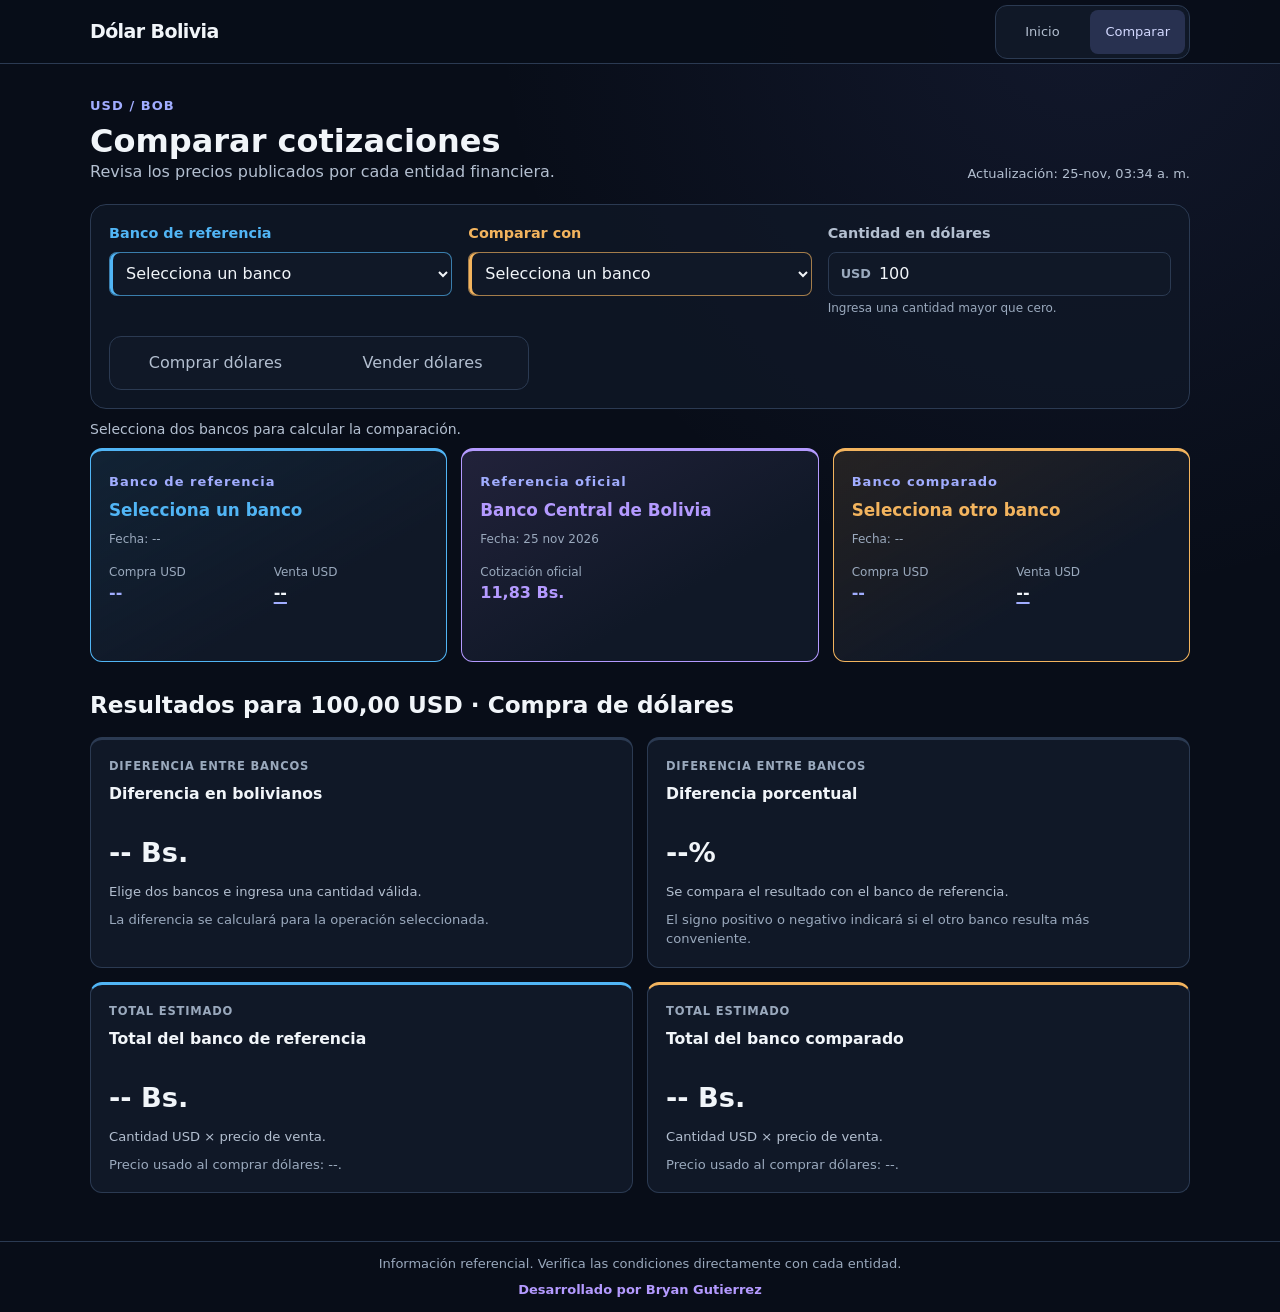
==== frontend/pages/compare.html @ 4044ce64 "Beta web app" ====
<!DOCTYPE html>
<html lang="es">
<head>
    <meta charset="UTF-8">
    <meta name="viewport" content="width=device-width, initial-scale=1.0">
    <meta name="description" content="Compara las cotizaciones de compra y venta del dólar en los bancos de Bolivia.">
    <meta name="theme-color" content="#080d18">
    <title>Comparar cotizaciones | Dólar Bolivia</title>
    <link rel="stylesheet" href="../css/styles.css">
    <script src="../js/data.js" defer></script>
    <script src="../js/compare.js" defer></script>
</head>
<body class="compare-page">
    <a class="skip-link" href="#comparison-results">Saltar a la comparación</a>
    <div class="app">
        <header class="header">
            <div class="header__brand">
                <a href="../index.html" class="header__logo">Dólar Bolivia</a>
            </div>
            <nav class="header__navigation" aria-label="Navegación principal">
                <a href="../index.html" class="nav-link">Inicio</a>
                <a href="./compare.html" class="nav-link nav-link--active" aria-current="page">Comparar</a>
            </nav>
        </header>

        <main class="compare-main">
            <div class="compare-heading">
                <div>
                    <p class="compare-eyebrow">USD / BOB</p>
                    <h1>Comparar cotizaciones</h1>
                    <p>Revisa los precios publicados por cada entidad financiera.</p>
                </div>
                <p class="compare-updated" id="compare-updated">Actualización: --</p>
            </div>

            <section class="compare-controls" aria-label="Calculadora de comparación">
                <div class="compare-select-group compare-select-group--base">
                    <label for="base-bank">Banco de referencia</label>
                    <select id="base-bank"><option value="">Selecciona un banco</option></select>
                    <small class="compare-field-hint" aria-hidden="true">&nbsp;</small>
                </div>
                <div class="compare-select-group compare-select-group--compare">
                    <label for="compare-bank">Comparar con</label>
                    <select id="compare-bank"><option value="">Selecciona otro banco</option></select>
                    <small class="compare-field-hint" aria-hidden="true">&nbsp;</small>
                </div>
                <div class="compare-select-group compare-amount-group">
                    <label for="usd-amount">Cantidad en dólares</label>
                    <div class="compare-amount-input"><span aria-hidden="true">USD</span><input id="usd-amount" type="number" min="0.01" step="any" value="100" inputmode="decimal" aria-describedby="amount-help"></div>
                    <small id="amount-help">Ingresa una cantidad mayor que cero.</small>
                </div>
                <div class="compare-operation-group" role="group" aria-label="Tipo de operación">
                    <button type="button" data-operation="buy" aria-pressed="true">Comprar dólares</button>
                    <button type="button" data-operation="sell" aria-pressed="false">Vender dólares</button>
                </div>
            </section>

            <p id="compare-status" class="compare-status" role="status" aria-live="polite">Cargando cotizaciones...</p>
            <section id="comparison-results" class="comparison-results">
                <div class="comparison-bank-grid">
                    <article class="comparison-bank-card comparison-bank-card--base"><span class="compare-eyebrow">Banco de referencia</span><h2 id="base-bank-name">Selecciona un banco</h2><p id="base-bank-date" class="compare-date">Fecha: --</p><dl><div><dt>Compra USD</dt><dd id="base-bank-buy">--</dd></div><div><dt>Venta USD</dt><dd id="base-bank-sell">--</dd></div></dl></article>
                    <article class="comparison-bank-card comparison-bank-card--official"><span class="compare-eyebrow">Referencia oficial</span><h2>Banco Central de Bolivia</h2><p id="compare-official-date" class="compare-date">Fecha: --</p><dl><div><dt>Cotización oficial</dt><dd id="compare-official">--</dd></div></dl></article>
                    <article class="comparison-bank-card comparison-bank-card--compare"><span class="compare-eyebrow">Banco comparado</span><h2 id="compare-bank-name">Selecciona otro banco</h2><p id="compare-bank-date" class="compare-date">Fecha: --</p><dl><div><dt>Compra USD</dt><dd id="compare-bank-buy">--</dd></div><div><dt>Venta USD</dt><dd id="compare-bank-sell">--</dd></div></dl></article>
                </div>
                <h2 class="comparison-section-title" id="calculation-heading">Resultados para -- USD</h2>
                <div id="comparison-details" class="comparison-metrics-grid" aria-labelledby="calculation-heading"></div>
            </section>
        </main>

        <footer class="footer">
            <p class="footer__disclaimer">Información referencial. Verifica las condiciones directamente con cada entidad.</p>
            <p class="footer__credit">Desarrollado por Bryan Gutierrez</p>
        </footer>
    </div>
</body>
</html>
---- frontend/css/styles.css ----
/* =========================================================
   1. DESIGN TOKENS
   ========================================================= */

:root {
    color-scheme: dark;

    --color-background: #080d18;
    --color-surface: #101827;
    --color-surface-hover: #172338;
    --color-border: #253247;

    --color-text: #f1f5f9;
    --color-text-secondary: #a0aec0;
    --color-text-muted: #718096;

    --color-primary: #8797f5;
    --color-primary-hover: #a1adff;

    --color-positive: #42d6a0;
    --color-negative: #f17d83;
    --color-neutral: #f3a66b;

    --font-family: "DM Sans", sans-serif;

    --radius-sm: 8px;
    --radius-md: 12px;
    --radius-lg: 16px;

    --header-height: 68px;

    --transition: 180ms ease;
}


/* =========================================================
   2. RESET AND GLOBAL STYLES
   ========================================================= */

* {
    box-sizing: border-box;
    margin: 0;
    padding: 0;
}

html {
    min-width: 320px;
    height: 100%;
    font-family: var(--font-family);
    background: var(--color-background);
    scroll-behavior: smooth;
}

body {
    min-width: 320px;
    height: 100%;
    color: var(--color-text);
    background: var(--color-background);
    font-size: 14px;
    line-height: 1.5;
}

button,
input,
select {
    font: inherit;
}

button {
    cursor: pointer;
}

a {
    color: inherit;
    text-decoration: none;
}

button:focus-visible,
a:focus-visible {
    outline: 2px solid var(--color-primary);
    outline-offset: 3px;
}


/* =========================================================
   3. APPLICATION LAYOUT
   ========================================================= */

.app {
    width: 100%;
    height: 100%;
    min-height: 0;

    display: flex;
    flex-direction: column;

    overflow: hidden;
}

.dashboard {
    width: 100%;
    max-width: 1100px;

    flex: 1;
    min-height: 0;

    margin: 0 auto;

    display: flex;
    flex-direction: column;

    overflow: hidden;
}


/* =========================================================
   4. HEADER AND NAVIGATION
   ========================================================= */

.header {
    width: 100%;
    min-height: var(--header-height);

    padding: 0 32px;

    display: flex;
    align-items: center;
    justify-content: space-between;

    border-bottom: 1px solid var(--color-border);
    background: var(--color-background);

    flex-shrink: 0;
}

.header__logo {
    font-size: 19px;
    font-weight: 700;
    letter-spacing: -0.6px;
}

.header__navigation {
    display: flex;
    align-items: center;
    gap: 8px;
}

.nav-link {
    padding: 9px 15px;

    border-radius: var(--radius-sm);

    color: var(--color-text-secondary);

    font-size: 13px;
    font-weight: 500;

    transition:
        background var(--transition),
        color var(--transition);
}

.nav-link:hover {
    color: var(--color-text);
    background: var(--color-surface);
}

.nav-link--active {
    color: var(--color-primary);
    background: rgba(135, 151, 245, 0.10);
}


/* =========================================================
   5. FIXED DASHBOARD AREA
   ========================================================= */

.dashboard__fixed {
    width: 100%;

    flex-shrink: 0;

    padding: 20px 24px 0;

    background: var(--color-background);
}


/* =========================================================
   6. OFFICIAL RATE CARD
   ========================================================= */

.official-rate {
    padding: 20px 22px;

    background: var(--color-surface);
    border: 1px solid var(--color-border);
    border-radius: var(--radius-lg);
}

.official-rate__header {
    display: flex;
    align-items: center;
    justify-content: space-between;
    gap: 12px;
}

.official-rate__header h1 {
    font-size: 13px;
    font-weight: 600;
    color: var(--color-text-secondary);
}

.official-rate__source {
    color: var(--color-text-muted);
    font-size: 12px;
}

.official-rate__value {
    margin-top: 10px;

    display: flex;
    align-items: baseline;
    gap: 8px;
}

.official-rate__value > span:first-child {
    font-size: 32px;
    font-weight: 700;
    letter-spacing: -1px;
    font-variant-numeric: tabular-nums;
}

.official-rate__currency {
    color: var(--color-text-secondary);
    font-size: 13px;
    font-weight: 600;
}

.official-rate__metadata {
    margin-top: 12px;

    display: flex;
    flex-wrap: wrap;
    gap: 8px 24px;

    color: var(--color-text-muted);
    font-size: 11px;
}


/* =========================================================
   7. CONTROLS
   ========================================================= */

.controls {
    margin-top: 20px;

    display: grid;
    grid-template-columns: 1fr 1fr;
    gap: 20px;
}

.control-group {
    min-width: 0;
}

.control-group__title {
    margin-bottom: 9px;

    color: var(--color-text-secondary);

    font-size: 12px;
    font-weight: 600;
}

.segmented-control {
    width: 100%;

    padding: 4px;

    display: flex;
    gap: 4px;

    background: var(--color-surface);
    border: 1px solid var(--color-border);
    border-radius: var(--radius-md);
}

.segmented-control__button {
    min-width: 0;
    flex: 1;

    padding: 9px 12px;

    border: 0;
    border-radius: 8px;

    background: transparent;
    color: var(--color-text-secondary);

    font-size: 12px;
    font-weight: 500;

    white-space: nowrap;

    transition:
        background var(--transition),
        color var(--transition);
}

.segmented-control__button:hover {
    color: var(--color-text);
    background: var(--color-surface-hover);
}

.segmented-control__button.is-active {
    background: rgba(135, 151, 245, 0.17);
    color: var(--color-primary-hover);
    font-weight: 600;
}


/* =========================================================
   8. ENTITY LIST HEADER
   ========================================================= */

.entity-list-header {
    margin-top: 24px;
}

.entity-list-header__title {
    margin-bottom: 12px;

    font-size: 15px;
    font-weight: 600;
}

.entity-list-header__columns {
    min-height: 38px;

    padding: 0 16px;

    display: flex;
    align-items: center;
    justify-content: space-between;
    gap: 16px;

    color: var(--color-text-muted);

    font-size: 10px;
    font-weight: 700;
    letter-spacing: 0.7px;
    text-transform: uppercase;

    border-bottom: 1px solid var(--color-border);
}

.entity-list-header__rates {
    width: 260px;

    display: grid;
    grid-template-columns: 1fr 1fr;
    gap: 12px;

    text-align: right;
}


/* =========================================================
   9. SCROLLABLE ENTITY LIST
   ========================================================= */

.entity-list {
    flex: 1;
    min-height: 0;

    padding: 8px 24px 24px;

    overflow-y: auto;
    overscroll-behavior: contain;

    scrollbar-width: thin;
    scrollbar-color: var(--color-border) transparent;
}

.entity-list::-webkit-scrollbar {
    width: 7px;
}

.entity-list::-webkit-scrollbar-track {
    background: transparent;
}

.entity-list::-webkit-scrollbar-thumb {
    background: var(--color-border);
    border-radius: 10px;
}

.entity-list__loading {
    min-height: 180px;

    display: flex;
    align-items: center;
    justify-content: center;

    color: var(--color-text-muted);
    font-size: 13px;
}


/* =========================================================
   10. FOOTER
   ========================================================= */

.footer {
    width: 100%;

    flex-shrink: 0;

    padding: 14px 24px;

    border-top: 1px solid var(--color-border);
    background: var(--color-background);

    text-align: center;
}

.footer__disclaimer {
    max-width: 700px;
    margin: 0 auto;

    color: var(--color-text-muted);
    font-size: 10px;
    line-height: 1.6;
}

.footer__credit {
    margin-top: 5px;

    color: var(--color-text-secondary);
    font-size: 10px;
}


/* =========================================================
   11. RESPONSIVE DESIGN
   ========================================================= */

@media (max-width: 700px) {

    :root {
        --header-height: 60px;
    }

    .header {
        padding: 0 16px;
    }

    .header__logo {
        font-size: 17px;
    }

    .nav-link {
        padding: 8px 10px;
        font-size: 12px;
    }

    .dashboard__fixed {
        padding: 14px 14px 0;
    }

    .official-rate {
        padding: 16px;
    }

    .official-rate__value > span:first-child {
        font-size: 29px;
    }

    .official-rate__metadata {
        gap: 5px 14px;
    }

    .controls {
        margin-top: 16px;
        grid-template-columns: 1fr;
        gap: 14px;
    }

    .entity-list-header {
        margin-top: 18px;
    }

    .entity-list {
        padding: 8px 14px 18px;
    }

    .entity-list-header__rates {
        width: 190px;
        gap: 8px;
    }

    .entity-list-header__columns {
        padding: 0 10px;
    }

    .footer {
        padding: 10px 14px;
    }
}

@media (max-width: 380px) {

    .official-rate__header {
        align-items: flex-start;
        flex-direction: column;
        gap: 4px;
    }

    .segmented-control__button {
        padding: 9px 5px;
        font-size: 11px;
    }

    .entity-list-header__rates {
        width: 160px;
        gap: 4px;
    }
}

/* =========================================================
   12. ENTITY CARDS
   ========================================================= */

.entity-card {
    width: 100%;
    min-height: 88px;

    padding: 14px 16px;

    display: flex;
    align-items: center;
    justify-content: space-between;
    gap: 16px;

    background: var(--color-surface);
    border: 1px solid var(--color-border);
    border-radius: var(--radius-md);

    transition:
        background var(--transition),
        border-color var(--transition);
}

.entity-card + .entity-card {
    margin-top: 8px;
}

.entity-card:hover {
    background: var(--color-surface-hover);
    border-color: #35445e;
}


/* Entity identity */

.entity-card__identity {
    min-width: 0;
    flex: 1;
}

.entity-card__name-row {
    display: flex;
    align-items: center;
    gap: 10px;
}

.entity-card__rank {
    width: 24px;
    height: 24px;
    flex-shrink: 0;

    display: flex;
    align-items: center;
    justify-content: center;

    background: #1b2940;
    border-radius: 7px;

    color: var(--color-text-secondary);
    font-size: 11px;
    font-weight: 700;
    font-variant-numeric: tabular-nums;
}

.entity-card__name {
    overflow: hidden;

    color: var(--color-text);
    font-size: 13px;
    font-weight: 600;

    text-overflow: ellipsis;
    white-space: nowrap;
}

.entity-card__date {
    display: block;

    margin-top: 5px;
    margin-left: 34px;

    color: var(--color-text-muted);
    font-size: 10px;
}


/* Best option indicator */

.entity-card__best {
    display: inline-block;

    margin-top: 7px;
    margin-left: 34px;

    padding: 3px 8px;

    background: rgba(66, 214, 160, 0.10);
    border: 1px solid rgba(66, 214, 160, 0.20);
    border-radius: 5px;

    color: var(--color-positive);
    font-size: 9px;
    font-weight: 600;
}


/* Entity rates */

.entity-card__rates {
    width: 260px;
    flex-shrink: 0;

    display: grid;
    grid-template-columns: 1fr 1fr;
    gap: 12px;
}

.entity-rate {
    min-width: 0;

    display: flex;
    flex-direction: column;
    align-items: flex-end;
    justify-content: center;
    gap: 4px;

    text-align: right;
}

.entity-rate__value {
    color: var(--color-text);
    font-size: 14px;
    font-weight: 700;
    font-variant-numeric: tabular-nums;
    white-space: nowrap;
}

.entity-rate__difference {
    font-size: 10px;
    font-weight: 600;
    font-variant-numeric: tabular-nums;
    white-space: nowrap;
}

.difference--favorable {
    color: var(--color-positive);
}

.difference--unfavorable {
    color: var(--color-negative);
}

.difference--neutral {
    color: var(--color-text-muted);
}


/* Highlight relevant operation rate */

.entity-rate--buy .entity-rate__value,
.entity-rate--sell .entity-rate__value {
    color: var(--color-primary-hover);
}


/* =========================================================
   13. ENTITY CARD RESPONSIVE
   ========================================================= */

@media (max-width: 700px) {

    .entity-card {
        padding: 13px 10px;
        gap: 8px;
    }

    .entity-card__rates {
        width: 190px;
        gap: 8px;
    }

    .entity-card__name {
        font-size: 12px;
    }

    .entity-rate__value {
        font-size: 13px;
    }

    .entity-rate__difference {
        font-size: 9px;
    }

    .entity-card__rank {
        width: 21px;
        height: 21px;
        font-size: 10px;
    }

    .entity-card__date,
    .entity-card__best {
        margin-left: 31px;
    }
}

@media (max-width: 380px) {

    .entity-card {
        align-items: flex-start;
        flex-direction: column;
        gap: 12px;
    }

    .entity-card__rates {
        width: 100%;
        padding-left: 31px;
    }

    .entity-rate {
        align-items: flex-start;
        text-align: left;
    }
}


/* =========================================================
   14. ENTITY DETAIL MODAL
   ========================================================= */

.modal[hidden] {
    display: none;
}

.modal {
    position: fixed;
    inset: 0;
    z-index: 1000;

    display: flex;
    align-items: center;
    justify-content: center;

    padding: 20px;
}

.modal__backdrop {
    position: absolute;
    inset: 0;

    background: rgba(0, 0, 0, 0.75);
    backdrop-filter: blur(5px);
}

.modal__container {
    position: relative;
    z-index: 1;

    width: 100%;
    max-width: 650px;
    max-height: 90vh;

    padding: 26px;

    overflow-y: auto;

    background: var(--color-surface);
    border: 1px solid var(--color-border);
    border-radius: var(--radius-lg);

    box-shadow: 0 24px 80px rgba(0, 0, 0, 0.45);
}


/* Modal header */

.modal__header {
    display: flex;
    align-items: flex-start;
    justify-content: space-between;
    gap: 16px;
}

.modal__eyebrow {
    color: var(--color-primary);
    font-size: 10px;
    font-weight: 700;
    letter-spacing: 1px;
}

.modal__title {
    margin-top: 6px;

    color: var(--color-text);
    font-size: 21px;
    font-weight: 700;
}

.modal__date {
    display: block;
    margin-top: 5px;

    color: var(--color-text-muted);
    font-size: 11px;
}

.modal__close {
    width: 34px;
    height: 34px;
    flex-shrink: 0;

    display: flex;
    align-items: center;
    justify-content: center;

    background: var(--color-surface-hover);
    border: 1px solid var(--color-border);
    border-radius: var(--radius-sm);

    color: var(--color-text-secondary);
    font-size: 23px;

    transition: background var(--transition);
}

.modal__close:hover {
    background: #253247;
    color: var(--color-text);
}


/* Modal sections */

.modal__section {
    margin-top: 26px;
}

.modal__section-title {
    margin-bottom: 12px;

    color: var(--color-text-secondary);
    font-size: 13px;
    font-weight: 600;
}


/* Rates */

.modal__rates {
    display: grid;
    grid-template-columns: 1fr 1fr;
    gap: 12px;
}

.modal-rate {
    min-width: 0;
    padding: 16px;

    background: var(--color-background);
    border: 1px solid var(--color-border);
    border-radius: var(--radius-md);
}

.modal-rate__label {
    display: block;

    color: var(--color-text-muted);
    font-size: 11px;
}

.modal-rate__value {
    display: block;
    margin-top: 8px;

    color: var(--color-text);
    font-size: 23px;
    font-variant-numeric: tabular-nums;
}

.modal-rate__differences {
    margin-top: 9px;

    display: flex;
    flex-wrap: wrap;
    gap: 5px 12px;
}

.modal-rate__difference {
    font-size: 10px;
    font-weight: 600;
    font-variant-numeric: tabular-nums;
}


/* Official reference */

.modal__official {
    margin-top: 14px;
    padding: 16px;

    display: flex;
    align-items: center;
    justify-content: space-between;
    gap: 12px;

    background: rgba(135, 151, 245, 0.08);
    border: 1px solid rgba(135, 151, 245, 0.18);
    border-radius: var(--radius-md);
}

.modal__official-label {
    display: block;

    color: var(--color-text-secondary);
    font-size: 11px;
}

.modal__official-value {
    display: block;
    margin-top: 4px;

    color: var(--color-primary-hover);
    font-size: 19px;
    font-variant-numeric: tabular-nums;
}

.modal__official-date {
    color: var(--color-text-muted);
    font-size: 10px;
}


/* Historical chart placeholder */

.modal__chart-placeholder {
    min-height: 160px;
    padding: 20px;

    display: flex;
    align-items: center;
    justify-content: center;

    background: var(--color-background);
    border: 1px dashed var(--color-border);
    border-radius: var(--radius-md);

    color: var(--color-text-muted);
    font-size: 12px;
    text-align: center;
}


/* Modal action */

.modal__actions {
    margin-top: 24px;
}

.modal__compare-button {
    width: 100%;
    padding: 12px 16px;

    background: var(--color-primary);
    border: 0;
    border-radius: var(--radius-md);

    color: #080d18;
    font-size: 13px;
    font-weight: 700;

    transition: background var(--transition);
}

.modal__compare-button:hover {
    background: var(--color-primary-hover);
}


/* =========================================================
   15. MODAL RESPONSIVE
   ========================================================= */

@media (max-width: 600px) {

    .modal {
        padding: 10px;
        align-items: center;
    }

    .modal__container {
        max-height: 94vh;
        padding: 20px 16px;
    }

    .modal__title {
        font-size: 18px;
    }

    .modal-rate {
        padding: 12px;
    }

    .modal-rate__value {
        font-size: 20px;
    }

    .modal__official {
        align-items: flex-start;
        flex-direction: column;
    }
}


/* Historical charts */

.modal-charts {
    display: flex;
    flex-direction: column;
    gap: 24px;
    margin-top: 24px;
}

.chart-periods {
    display: flex;
    flex-wrap: wrap;
    gap: 8px;
}

.chart-periods button {
    padding: 7px 13px;
    border: 1px solid var(--color-border);
    border-radius: var(--radius-sm);
    background: var(--color-surface);
    color: var(--color-text-secondary);
    font: inherit;
    font-size: 0.85rem;
    cursor: pointer;
    transition: var(--transition);
}

.chart-periods button:hover {
    background: var(--color-surface-hover);
    color: var(--color-text);
}

.chart-periods button.is-active {
    background: var(--color-primary);
    border-color: var(--color-primary);
    color: #080d18;
}

.chart-section {
    min-width: 0;
}

.chart-section h3 {
    margin-bottom: 14px;
    color: var(--color-text);
    font-size: 1rem;
    font-weight: 600;
}

.chart-container {
    position: relative;
    width: 100%;
    height: 260px;
    padding: 12px;
    border: 1px solid var(--color-border);
    border-radius: var(--radius-md);
    background: var(--color-surface);
}

.chart-status {
    color: var(--color-text-secondary);
    font-size: 0.85rem;
}

@media (max-width: 600px) {
    .chart-container {
        height: 220px;
    }

    .chart-periods {
        gap: 6px;
    }

    .chart-periods button {
        padding: 6px 10px;
    }
}

/* =========================================================
   HISTORICAL CHARTS
   ========================================================= */

.modal__chart-container {
    width: 100%;
    min-width: 0;
}

.modal__chart-canvas {
    position: relative;
    width: 100%;
    height: 260px;
    min-height: 260px;
}

.modal__chart-canvas canvas {
    display: block;
    max-width: 100%;
}

/* Pilot visual language with a compact, list-first dashboard. */
:root {
    --color-background: #080d18;
    --color-surface: #101827;
    --color-surface-hover: #172338;
    --color-border: #2b3a52;
    --color-text: #f1f5f9;
    --color-text-secondary: #b3bfd0;
    --color-text-muted: #9aa9bd;
    --color-primary: #8797f5;
    --color-primary-hover: #a1adff;
    --font-family: "DM Sans", system-ui, sans-serif;
}
html { font-size: 100%; }
body { font-size: 1rem; line-height: 1.5; }
.app { height: auto; min-height: 100vh; min-height: 100svh; overflow: visible; background: radial-gradient(circle at 85% 0%, rgba(104,120,217,.10), transparent 35%), var(--color-background); }
.skip-link { position: fixed; z-index: 2000; top: 8px; left: 8px; padding: 10px 14px; transform: translateY(-150%); background: var(--color-primary); color: #080d18; border-radius: var(--radius-sm); font-weight: 700; }
.skip-link:focus { transform: translateY(0); }
.header { min-height: 64px; padding-inline: max(20px, calc((100vw - 1100px) / 2)); background: rgba(8,13,24,.96); }
.dashboard { height: auto; min-height: calc(100vh - 128px); min-height: calc(100svh - 128px); overflow: visible; }
.dashboard__fixed { position: sticky; top: 0; z-index: 20; padding: 12px 24px 10px; border-bottom: 1px solid var(--color-border); background: rgba(8,13,24,.94); backdrop-filter: blur(16px); }
.official-rate { padding: 12px 18px; background: linear-gradient(110deg,#182641,#111c30 75%,#202746); border-color: #344361; }
.official-rate__header h1 { font-size: .875rem; }
.official-rate__value { margin-top: 2px; }
.official-rate__value > span:first-child { font-size: clamp(1.5rem, 3vw, 2rem); }
.official-rate__metadata { margin-top: 3px; font-size: .8125rem; }
.controls { margin-top: 10px; grid-template-columns: minmax(0, 1fr) minmax(0, 1fr); gap: 12px; }
.control-group__title { margin-bottom: 5px; font-size: .8125rem; }
.segmented-control { padding: 3px; }
.segmented-control__button { min-height: 42px; padding: 8px; font-size: .875rem; }
.entity-list-header { margin-top: 14px; }
.entity-list-header__title { margin-bottom: 4px; font-size: 1rem; }
.entity-list-header__columns { min-height: 30px; font-size: .75rem; }
.entity-list { flex: initial; min-height: 45vh; padding: 10px 24px 28px; overflow: visible; overscroll-behavior: auto; }
.entity-card { min-height: 76px; padding: 12px 16px; background: rgba(16,24,39,.94); border-radius: 12px; }
.entity-card__name { font-size: 1rem; }
.entity-card__date, .entity-card__best { font-size: .8125rem; }
.entity-rate__value { font-size: 1rem; }
.entity-rate__difference, .entity-card__rank { font-size: .8125rem; }
.footer { padding: 12px 24px; }
.footer__disclaimer, .footer__credit { font-size: .8125rem; }
.modal__eyebrow, .modal__date, .modal-rate__label, .modal-rate__difference, .modal__official-date { font-size: .8125rem; }
.modal__section-title { font-size: 1rem; }
.modal__chart-status { font-size: .875rem; }
.modal__chart-periods button { min-height: 40px; font-size: .875rem; }
button:focus-visible, a:focus-visible, [tabindex="0"]:focus-visible { outline: 3px solid #c3cbff; outline-offset: 3px; }
.segmented-control__button.is-active { background: rgba(135,151,245,.22); color: #d3d9ff; }
.nav-link, .entity-card, .segmented-control__button, .modal__chart-periods button, .modal__close, .modal__compare-button { min-height: 44px; }
@media (max-width: 700px) {
    .dashboard { min-height: 0; }
    .dashboard__fixed { position: sticky; top: 0; padding: 8px 12px; }
    .official-rate { padding: 10px 12px; }
    .official-rate__header { gap: 8px; }
    .official-rate__source, .official-rate__metadata { font-size: .75rem; }
    .controls { margin-top: 8px; grid-template-columns: 1fr; gap: 7px; }
    .control-group__title { margin-bottom: 3px; }
    .segmented-control__button { min-height: 38px; }
    .entity-list-header { margin-top: 8px; }
    .entity-list { min-height: 0; padding: 8px 12px 20px; }
    .entity-card { padding: 12px 10px; }
    .entity-card__name, .entity-rate__value { font-size: .9375rem; }
    .entity-rate__difference, .entity-card__date { font-size: .75rem; }
}
@media (max-width: 380px) {
    .dashboard__fixed { position: relative; }
    .entity-card { flex-direction: row; align-items: center; }
    .entity-card__rates { width: 152px; gap: 4px; }
    .entity-card__name, .entity-rate__value { font-size: .875rem; }
}
@media (prefers-reduced-motion: reduce) {
    *, *::before, *::after { scroll-behavior: auto !important; animation-duration: .01ms !important; animation-iteration-count: 1 !important; transition-duration: .01ms !important; }
}

/* Keep the data controls compact so the quote list leads the viewport. */
.dashboard__fixed {
    position: static;
    padding: 8px 24px 0;
    border-bottom: 0;
    background: transparent;
    backdrop-filter: none;
}
.official-rate {
    display: grid;
    grid-template-columns: minmax(0, 1fr) auto;
    align-items: center;
    column-gap: 16px;
    padding: 8px 14px;
}
.official-rate__header { grid-column: 1; }
.official-rate__value { grid-column: 1; margin: 0; }
.official-rate__metadata { grid-column: 2; grid-row: 1 / span 2; margin: 0; text-align: right; }
.controls {
    margin-top: 8px;
    grid-template-columns: minmax(0, 1fr) minmax(0, 1fr);
    gap: 10px;
}
.control-group__title { margin-bottom: 4px; }
.segmented-control__button { min-height: 40px; }
.entity-list-header { margin-top: 10px; }
.entity-list-header__title { margin-bottom: 2px; }
.entity-list { min-height: 0; padding-top: 6px; }

@media (max-width: 700px) {
    .dashboard__fixed { position: static; padding: 8px 12px 0; }
    .official-rate { grid-template-columns: minmax(0, 1fr) auto; padding: 8px 10px; }
    .official-rate__metadata { grid-column: 2; grid-row: 1 / span 2; margin: 0; text-align: right; }
    .controls { grid-template-columns: 1fr 1fr; gap: 8px; }
    .control-group__title { font-size: .75rem; }
    .segmented-control { flex-direction: column; }
    .segmented-control__button { min-height: 40px; white-space: normal; }
    .entity-list-header { margin-top: 8px; }
}
@media (max-width: 420px) {
    .controls { grid-template-columns: 1fr; gap: 6px; }
    .segmented-control { flex-direction: row; }
    .official-rate__header { flex-wrap: wrap; }
    .official-rate__source { max-width: 130px; text-align: right; }
    .official-rate__metadata { grid-column: 1 / -1; grid-row: auto; text-align: left; }
    .official-rate__value > span:first-child { font-size: 1.5rem; }
}

/* Consistent alignment and predictable navigation targets. */
.header__navigation {
    gap: 6px;
    padding: 4px;
    border: 1px solid var(--color-border);
    border-radius: 12px;
    background: var(--color-surface);
}
.nav-link {
    min-width: 84px;
    display: inline-flex;
    align-items: center;
    justify-content: center;
    text-align: center;
}
.nav-link--active {
    color: #d3d9ff;
    background: rgba(135,151,245,.20);
}
.official-rate {
    grid-template-columns: 1fr;
    justify-items: center;
    row-gap: 1px;
    padding: 10px 16px;
    text-align: center;
}
.official-rate__header,
.official-rate__value,
.official-rate__metadata {
    grid-column: 1;
    grid-row: auto;
    justify-content: center;
    text-align: center;
}
.official-rate__header { width: 100%; }
.official-rate__header h1 { text-align: center; }
.official-rate__metadata { display: flex; justify-content: center; gap: 8px 18px; flex-wrap: wrap; }
.segmented-control__button,
.modal__chart-periods button,
.chart-periods button,
.modal__close,
.modal__compare-button {
    display: inline-flex;
    align-items: center;
    justify-content: center;
    text-align: center;
}
.segmented-control__button { line-height: 1.3; }
.modal__chart-periods { display: flex; flex-wrap: wrap; gap: 8px; }
.modal__chart-periods button { min-width: 64px; padding: 8px 12px; border: 1px solid var(--color-border); border-radius: var(--radius-sm); background: var(--color-surface); color: var(--color-text-secondary); }
.modal__chart-periods button:hover { color: var(--color-text); background: var(--color-surface-hover); }
.modal__chart-periods button.is-active { color: #080d18; background: var(--color-primary); border-color: var(--color-primary); }
.entity-list-header__columns { gap: 12px; }
.entity-card { scroll-margin-top: 12px; }
#entity-list { scroll-margin-top: 12px; }
.header__logo, .nav-link { transition: color var(--transition), background var(--transition); }
@media (max-width: 700px) {
    .header { gap: 12px; padding-inline: 14px; }
    .header__navigation { gap: 2px; }
    .nav-link { min-width: 68px; padding-inline: 10px; }
    .official-rate { grid-template-columns: 1fr; }
    .official-rate__metadata { grid-column: 1; grid-row: auto; }
}

.compare-main {
    width: min(1100px, calc(100% - 40px));
    min-height: 65vh;
    margin: 0 auto;
    padding: 32px 0 48px;
}
.compare-heading {
    display: flex;
    align-items: flex-end;
    justify-content: space-between;
    gap: 20px;
    margin-bottom: 20px;
}
.compare-heading h1 { font-size: clamp(1.5rem, 3vw, 2rem); line-height: 1.2; }
.compare-heading p { color: var(--color-text-secondary); }
.compare-eyebrow { margin-bottom: 6px; color: var(--color-primary-hover) !important; font-size: .8125rem; font-weight: 700; letter-spacing: .08em; }
.compare-updated { flex: 0 0 auto; font-size: .8125rem; }
.compare-reference {
    display: flex;
    align-items: center;
    justify-content: space-between;
    gap: 16px;
    padding: 12px 18px;
    border: 1px solid #344361;
    border-radius: var(--radius-md);
    background: linear-gradient(110deg,#182641,#111c30 75%,#202746);
}
.compare-reference span, .compare-reference time { color: var(--color-text-secondary); }
.compare-reference strong { color: var(--color-primary-hover); font-size: 1.25rem; font-variant-numeric: tabular-nums; }
.compare-controls { display: grid; grid-template-columns: minmax(170px, 1fr) minmax(170px, 1fr) minmax(170px, .7fr) auto; align-items: end; gap: 14px; margin: 18px 0 8px; }
.compare-page .app { height: auto; min-height: 100%; overflow: visible; }
.compare-page .compare-main { flex: 1 0 auto; }
.comparison-results { display: grid; gap: 18px; }
.comparison-bank-grid { display: grid; grid-template-columns: repeat(3, minmax(0, 1fr)); gap: 14px; }
.comparison-bank-card { min-height: 214px; padding: 18px; border: 1px solid var(--color-border); border-radius: var(--radius-md); background: var(--color-surface); }
.comparison-bank-card h2 { min-height: 1.6em; margin: 5px 0; font-size: 1.05rem; }
.comparison-bank-card--official { border-color: rgba(135,151,245,.45); }
.comparison-bank-card dl { display: grid; grid-template-columns: 1fr 1fr; gap: 10px; margin-top: 15px; }
.comparison-bank-card dl div { min-height: 56px; }
.comparison-bank-card dt { color: var(--color-text-muted); font-size: .75rem; }
.comparison-bank-card dd { color: var(--color-primary-hover); font-size: 1rem; font-weight: 700; font-variant-numeric: tabular-nums; }
.compare-table-wrap tbody tr { height: 62px; }
.compare-table-wrap tbody td, .compare-table-wrap tbody th { width: 25%; }
.compare-select-group { display: grid; gap: 5px; min-width: 0; }
.compare-select-group label { color: var(--color-text-secondary); font-size: .875rem; font-weight: 600; }
.compare-select-group select { min-height: 44px; padding: 8px 12px; color: var(--color-text); background: var(--color-surface); border: 1px solid var(--color-border); border-radius: var(--radius-sm); }
.compare-amount-group { min-width: 0; }
.compare-amount-input { display: flex; align-items: center; min-height: 44px; overflow: hidden; border: 1px solid var(--color-border); border-radius: var(--radius-sm); background: var(--color-surface); }
.compare-amount-input span { padding-left: 12px; color: var(--color-text-muted); font-size: .8rem; font-weight: 700; }
.compare-amount-input input { width: 100%; min-width: 0; min-height: 42px; padding: 8px 12px 8px 8px; color: var(--color-text); background: transparent; border: 0; outline: 0; font-variant-numeric: tabular-nums; }
.compare-amount-group small { min-height: 1.2em; color: var(--color-text-muted); font-size: .75rem; }
.compare-amount-input:focus-within { border-color: var(--color-primary); box-shadow: 0 0 0 2px rgba(135,151,245,.15); }
.compare-amount-input:has(input[aria-invalid="true"]) { border-color: var(--color-negative); }
.comparison-decision { min-height: 58px; display: flex; align-items: center; padding: 14px 18px; color: var(--color-positive); border: 1px solid rgba(66,214,160,.28); border-radius: var(--radius-md); background: rgba(66,214,160,.08); font-size: .98rem; font-weight: 600; }
.comparison-decision.is-neutral { color: var(--color-text-secondary); border-color: var(--color-border); background: var(--color-surface); }
.comparison-metrics-grid { display: grid; grid-template-columns: repeat(3, minmax(0, 1fr)); gap: 14px; }
.comparison-metric-card { min-width: 0; min-height: 226px; padding: 18px; border: 1px solid var(--color-border); border-radius: var(--radius-md); background: linear-gradient(145deg, var(--color-surface), rgba(16,24,39,.7)); }
.comparison-metric-card h3 { color: var(--color-text); font-size: 1rem; line-height: 1.4; }
.comparison-metric-help { min-height: 2.7em; margin-top: 5px; color: var(--color-text-secondary); font-size: .8125rem; }
.comparison-metric-values { display: grid; grid-template-columns: repeat(2, minmax(0, 1fr)); gap: 10px; margin: 14px 0; }
.comparison-metric-value { min-width: 0; min-height: 68px; padding: 10px; border-radius: var(--radius-sm); background: rgba(8,13,24,.55); }
.comparison-metric-value span { display: block; min-height: 2.4em; overflow-wrap: anywhere; color: var(--color-text-muted); font-size: .75rem; }
.comparison-metric-value strong { display: block; margin-top: 5px; overflow-wrap: anywhere; color: var(--color-text); font-size: .9rem; font-variant-numeric: tabular-nums; }
.comparison-metric-value strong.is-positive { color: var(--color-positive); }
.comparison-metric-value strong.is-negative { color: var(--color-negative); }
.comparison-metric-difference { min-height: 2.8em; display: flex; align-items: center; gap: 6px; margin-top: 8px; color: var(--color-text-secondary); font-size: .875rem; font-weight: 600; line-height: 1.45; }
.comparison-metric-difference.is-positive { color: var(--color-positive); }
.comparison-metric-difference.is-negative { color: var(--color-negative); }
.comparison-metric-difference.is-neutral { color: var(--color-text-secondary); }
.comparison-metric-delta { min-height: 2.7em; margin-top: 8px; font-size: .875rem; font-weight: 700; font-variant-numeric: tabular-nums; }
.comparison-metric-delta.is-positive { color: var(--color-positive); }
.comparison-metric-delta.is-negative { color: var(--color-negative); }
.comparison-metric-delta.is-neutral { color: var(--color-text-secondary); }
.comparison-metric-value strong.is-neutral { color: var(--color-text-secondary); }
.compare-page select:focus-visible, .compare-page input:focus-visible { outline: 2px solid var(--color-primary-hover); outline-offset: 2px; }
.compare-page button:focus-visible { outline: 2px solid var(--color-primary-hover); outline-offset: 3px; }
.compare-operation-group { display: flex; gap: 4px; padding: 4px; border: 1px solid var(--color-border); border-radius: var(--radius-md); background: var(--color-surface); }
.compare-operation-group button { min-height: 40px; padding: 8px 14px; color: var(--color-text-secondary); background: transparent; border: 0; border-radius: var(--radius-sm); text-align: center; }
.compare-operation-group button:hover { color: var(--color-text); background: var(--color-surface-hover); }
.compare-operation-group button.is-active { color: #d3d9ff; background: rgba(135,151,245,.22); }
.compare-status { min-height: 1.5em; margin: 8px 0; color: var(--color-text-secondary); font-size: .875rem; }
.compare-table-wrap { overflow-x: auto; border: 1px solid var(--color-border); border-radius: var(--radius-md); background: rgba(16,24,39,.88); }
.compare-table-wrap table { width: 100%; border-collapse: collapse; }
.compare-table-wrap caption { padding: 12px 16px; color: var(--color-text-secondary); text-align: left; }
.compare-table-wrap th, .compare-table-wrap td { padding: 14px 16px; border-top: 1px solid var(--color-border); }
.compare-table-wrap thead th { color: var(--color-text-muted); font-size: .75rem; letter-spacing: .04em; text-transform: uppercase; }
.compare-table-wrap tbody th { min-width: 220px; font-weight: 600; text-align: left; }
.compare-table-wrap tbody td { font-variant-numeric: tabular-nums; white-space: nowrap; }
.compare-table-wrap .numeric { text-align: right; }
.compare-table-wrap tbody tr:hover, .compare-table-wrap tbody tr.is-highlighted { background: rgba(135,151,245,.09); }
.compare-entity-name { display: block; }
.compare-tag { display: inline-block; margin: 5px 5px 0 0; padding: 2px 7px; border-radius: 999px; color: var(--color-primary-hover); background: rgba(135,151,245,.15); font-size: .75rem; font-weight: 600; }
.compare-tag--best { color: var(--color-positive); background: rgba(66,214,160,.12); }
.compare-date, .compare-difference { display: block; margin-top: 4px; color: var(--color-text-muted); font-size: .75rem; font-weight: 400; }
@media (max-width: 700px) {
    .compare-main { width: min(100% - 24px, 1100px); padding-top: 22px; }
    .compare-heading { align-items: flex-start; flex-direction: column; gap: 8px; }
    .compare-reference { align-items: flex-start; flex-direction: column; gap: 4px; }
    .compare-controls { grid-template-columns: 1fr; align-items: stretch; }
    .comparison-bank-grid { grid-template-columns: 1fr; }
    .comparison-bank-card { min-height: 190px; }
    .compare-select-group { min-width: 0; }
    .compare-operation-group button { flex: 1; }
    .compare-table-wrap th, .compare-table-wrap td { padding: 12px 10px; }
    .compare-table-wrap tbody th { min-width: 170px; }
}
@media (min-width: 701px) and (max-width: 980px) {
    .compare-controls { grid-template-columns: repeat(2, minmax(0, 1fr)); }
    .compare-operation-group { min-height: 48px; }
    .compare-operation-group button { flex: 1; }
}
@media (max-width: 900px) {
    .comparison-metrics-grid { grid-template-columns: repeat(2, minmax(0, 1fr)); }
    .comparison-bank-grid { grid-template-columns: repeat(2, minmax(0, 1fr)); }
    .comparison-bank-card--official { grid-column: 1 / -1; grid-row: 2; }
}
@media (max-width: 600px) {
    .comparison-metrics-grid, .comparison-bank-grid { grid-template-columns: minmax(0, 1fr); }
    .comparison-bank-card--official { grid-column: auto; grid-row: auto; }
    .comparison-metric-card { min-height: 0; }
    .comparison-decision { align-items: flex-start; }
}

/* Compare page layout: each control owns a grid cell, and results have clear hierarchy. */
.compare-page {
    --compare-base: var(--accent-reference);
    --compare-target: var(--accent-compared);
    --compare-official: var(--accent-official);
}
.compare-controls {
    width: 100%;
    display: grid;
    grid-template-columns: repeat(3, minmax(0, 1fr));
    align-items: end;
    gap: 16px;
    margin: 20px 0 10px;
    padding: 18px;
    border: 1px solid var(--color-border);
    border-radius: var(--radius-lg);
    background: rgba(16,24,39,.72);
}
.compare-select-group { width: 100%; min-width: 0; }
.compare-select-group label { min-height: 1.5em; font-size: .9rem; }
.compare-select-group select { width: 100%; min-width: 0; }
.compare-select-group--base select { border-color: rgba(81,181,245,.65); box-shadow: inset 3px 0 var(--compare-base); }
.compare-select-group--base label { color: var(--compare-base); }
.compare-select-group--compare select { border-color: rgba(243,180,94,.65); box-shadow: inset 3px 0 var(--compare-target); }
.compare-select-group--compare label { color: var(--compare-target); }
.compare-amount-input { width: 100%; }
.compare-operation-group {
    grid-column: 1 / -1;
    width: min(100%, 420px);
    min-height: 52px;
    display: grid;
    grid-template-columns: repeat(2, minmax(0, 1fr));
    gap: 6px;
    padding: 5px;
}
.compare-operation-group button {
    min-width: 0;
    min-height: 42px;
    padding: 8px 12px;
    white-space: normal;
    line-height: 1.25;
}
.compare-operation-group button.is-active {
    color: #09121e;
    background: var(--color-primary-hover);
    font-weight: 700;
}
.comparison-bank-grid { align-items: stretch; }
.comparison-bank-card {
    min-width: 0;
    overflow-wrap: anywhere;
    border-top: 3px solid var(--color-border);
    background: linear-gradient(150deg, var(--color-surface), rgba(8,13,24,.88));
}
.comparison-bank-card--base {
    border-color: var(--compare-base);
    background: linear-gradient(150deg, rgba(81,181,245,.13), var(--color-surface) 65%);
}
.comparison-bank-card--base .compare-eyebrow,
.comparison-bank-card--base h2 { color: var(--compare-base); }
.comparison-bank-card--compare {
    border-color: var(--compare-target);
    background: linear-gradient(150deg, rgba(243,180,94,.12), var(--color-surface) 65%);
}
.comparison-bank-card--compare .compare-eyebrow,
.comparison-bank-card--compare h2 { color: var(--compare-target); }
.comparison-bank-card--official {
    border-color: var(--compare-official);
    background: linear-gradient(150deg, rgba(180,154,255,.15), var(--color-surface) 65%);
}
.comparison-bank-card--official .compare-eyebrow,
.comparison-bank-card--official h2,
.comparison-bank-card--official dd { color: var(--compare-official); }
.comparison-bank-card dd.is-rate-active {
    color: var(--color-text);
    text-decoration: underline;
    text-decoration-color: var(--color-primary-hover);
    text-decoration-thickness: 2px;
    text-underline-offset: 4px;
}
.comparison-section-title { margin: 8px 0 -4px; font-size: clamp(1.15rem, 2.4vw, 1.45rem); }
.comparison-metrics-grid {
    grid-template-columns: repeat(4, minmax(0, 1fr));
    align-items: stretch;
    gap: 14px;
}
.calculation-card {
    min-width: 0;
    min-height: 205px;
    padding: 18px;
    overflow-wrap: anywhere;
    border: 1px solid var(--color-border);
    border-top: 3px solid var(--color-border);
    border-radius: var(--radius-md);
    background: var(--color-surface);
}
.calculation-card--featured { grid-column: span 2; min-height: 228px; }
.calculation-card--base { border-top-color: var(--compare-base); }
.calculation-card--compare { border-top-color: var(--compare-target); }
.calculation-card--official { border-top-color: var(--compare-official); }
.calculation-card__category { color: var(--color-text-muted); font-size: .72rem; font-weight: 700; letter-spacing: .07em; text-transform: uppercase; }
.calculation-card h3 { min-height: 2.6em; margin-top: 8px; color: var(--color-text); font-size: .98rem; line-height: 1.35; }
.calculation-card__value { display: block; margin: 12px 0; color: var(--color-text); font-size: clamp(1.2rem, 2.5vw, 1.7rem); line-height: 1.25; font-variant-numeric: tabular-nums; }
.calculation-card__value.is-positive { color: var(--color-positive); }
.calculation-card__value.is-negative { color: var(--color-negative); }
.calculation-card__value.is-base { color: var(--compare-base); }
.calculation-card__value.is-compare { color: var(--compare-target); }
.calculation-card__formula, .calculation-card__note { color: var(--color-text-secondary); font-size: .82rem; line-height: 1.5; }
.calculation-card__note { margin-top: 8px; color: var(--color-text-muted); }
.compare-page select:focus-visible, .compare-page input:focus-visible, .compare-page button:focus-visible { outline: 3px solid #e4e8ff; outline-offset: 3px; }
@media (max-width: 900px) {
    .compare-controls { grid-template-columns: repeat(2, minmax(0, 1fr)); }
    .compare-operation-group { width: min(100%, 420px); }
    .comparison-metrics-grid { grid-template-columns: repeat(2, minmax(0, 1fr)); }
    .calculation-card--featured { grid-column: 1 / -1; }
}
@media (max-width: 600px) {
    .compare-main { width: calc(100% - 28px); padding: 22px 0 36px; }
    .compare-controls { grid-template-columns: minmax(0, 1fr); gap: 13px; padding: 14px; }
    .compare-operation-group { grid-column: 1; width: 100%; }
    .comparison-bank-grid, .comparison-metrics-grid { grid-template-columns: minmax(0, 1fr); }
    .comparison-bank-card--official { grid-column: auto; grid-row: auto; }
    .calculation-card, .calculation-card--featured { grid-column: 1; min-height: 0; padding: 16px; }
    .calculation-card h3 { min-height: 0; }
}

/* Shared accents keep the dashboard and comparison page visually consistent. */
:root {
    --accent-reference: #51b5f5;
    --accent-compared: #f3b45e;
    --accent-official: #b49aff;
}
.compare-controls { align-items: stretch; }
.compare-select-group {
    display: grid;
    grid-template-rows: minmax(1.5em, auto) 44px minmax(1.2em, auto);
    align-content: end;
    gap: 5px;
}
.compare-select-group select { height: 44px; }
.compare-select-group small, .compare-field-hint { display: block; min-height: 1.2em; line-height: 1.2; }
.compare-amount-input { height: 44px; }
.compare-amount-group small { min-height: 1.2em; }

/* Dashboard hierarchy and accents shared with Compare. */
.official-rate {
    border-left: 4px solid var(--accent-official);
    background: linear-gradient(110deg, rgba(180,154,255,.16), #111c30 72%, #182641);
}
.official-rate__header h1, .official-rate__source { color: #d4c6ff; }
.official-rate__value > span:first-child { color: var(--accent-official); }
.controls { align-items: stretch; }
.control-group {
    padding: 12px;
    border: 1px solid var(--color-border);
    border-radius: var(--radius-md);
    background: linear-gradient(145deg, var(--color-surface), rgba(8,13,24,.72));
}
.control-group__title { color: var(--color-text); font-size: .875rem; }
.control-group:first-child .control-group__title { color: var(--accent-reference); }
.control-group:nth-child(2) .control-group__title { color: var(--accent-compared); }
.control-group:first-child .segmented-control__button.is-active {
    color: #071421;
    background: var(--accent-reference);
}
.control-group:nth-child(2) .segmented-control__button.is-active {
    color: #201507;
    background: var(--accent-compared);
}
.entity-list-header {
    padding: 12px 14px 0;
    border: 1px solid var(--color-border);
    border-bottom: 0;
    border-radius: var(--radius-md) var(--radius-md) 0 0;
    background: rgba(16,24,39,.72);
}
.entity-list-header__title { font-size: 1.05rem; }
.entity-list-header__columns { border-color: rgba(180,154,255,.28); }
.entity-list {
    padding: 10px 14px 18px;
    border: 1px solid var(--color-border);
    border-top: 0;
    border-radius: 0 0 var(--radius-md) var(--radius-md);
    background: rgba(16,24,39,.28);
}
.entity-card {
    border-left: 3px solid rgba(180,154,255,.36);
    background: linear-gradient(110deg, rgba(16,24,39,.98), rgba(17,28,48,.88));
}
.entity-card:hover, .entity-card:focus-visible {
    border-color: var(--accent-reference);
    background: linear-gradient(110deg, rgba(81,181,245,.12), rgba(16,24,39,.98));
}
.entity-card--best {
    border-color: rgba(66,214,160,.55);
    background: linear-gradient(110deg, rgba(66,214,160,.09), rgba(16,24,39,.98) 48%);
}
.entity-card--best:hover, .entity-card--best:focus-visible {
    border-color: var(--color-positive);
    background: linear-gradient(110deg, rgba(66,214,160,.15), rgba(16,24,39,.98) 55%);
}
.entity-card__rank { color: var(--accent-official); background: rgba(180,154,255,.13); }
.entity-card__best { font-size: .75rem; }
.entity-rate:first-child .entity-rate__value { color: var(--accent-reference); }
.entity-rate:nth-child(2) .entity-rate__value { color: var(--accent-compared); }
.entity-rate--buy .entity-rate__value { color: #a5dcff !important; }
.entity-rate--sell .entity-rate__value { color: #ffd18f !important; }
.footer__credit { color: var(--accent-official); font-weight: 600; }
@media (max-width: 700px) {
    .entity-list-header { padding-inline: 10px; }
    .entity-list { padding-inline: 10px; }
    .control-group { padding: 10px; }
}

/* Final dashboard geometry shared by the sticky quote, controls, and quote list. */
.dashboard__fixed {
    position: sticky;
    top: 0;
    z-index: 30;
    width: 100%;
    padding: 10px 24px 0;
    border: 0;
    background: transparent;
    backdrop-filter: none;
}
.controls {
    width: 100%;
    margin: 0;
    padding: 12px 24px 0;
}
.entity-list {
    width: 100%;
    min-height: 0;
    margin: 0;
    padding: 0 24px 20px;
    overflow: visible;
    border: 0;
    border-radius: 0;
    background: transparent;
}
.entity-list-header {
    margin: 12px 0 0;
    padding: 12px 26px 0;
}
.entity-list-header__rates, .entity-card__rates {
    width: 260px;
    grid-template-columns: repeat(2, minmax(0, 1fr));
}
.entity-list-header__rates span { text-align: right; }
.entity-list__items {
    padding: 10px 10px 18px;
    border: 1px solid var(--color-border);
    border-top: 0;
    border-radius: 0 0 var(--radius-md) var(--radius-md);
    background: rgba(16,24,39,.28);
}
.entity-card__identity { min-width: 0; }
.entity-card__name-row { min-width: 0; flex-wrap: nowrap; gap: 10px; }
.entity-card__name { min-width: 0; flex: 0 1 auto; }
.entity-card__best {
    flex: 0 0 auto;
    margin: 0;
    padding: 3px 8px;
    border-radius: 999px;
    font-size: .7rem;
    line-height: 1.35;
    white-space: nowrap;
}
.entity-card__date { margin-top: 5px; }
.entity-rate { padding: 5px 4px; border-radius: var(--radius-sm); }
.entity-rate:first-child { background: rgba(81,181,245,.07); }
.entity-rate:nth-child(2) { background: rgba(243,180,94,.07); }
.entity-rate__value { font-size: 1.08rem; line-height: 1.25; }
.entity-rate__difference {
    max-width: 100%;
    padding: 2px 5px;
    border-radius: 999px;
    font-size: .72rem;
    line-height: 1.25;
}
.difference--favorable { background: rgba(66,214,160,.10); }
.difference--unfavorable { background: rgba(241,125,131,.10); }
.difference--neutral { background: rgba(154,169,189,.09); }
.entity-rate--buy { outline: 1px solid rgba(81,181,245,.52); }
.entity-rate--sell { outline: 1px solid rgba(243,180,94,.52); }
.calculation-card--base, .calculation-card--compare { grid-column: span 2; }
@media (max-width: 900px) {
    .calculation-card--base, .calculation-card--compare { grid-column: span 1; }
}
@media (max-width: 700px) {
    .dashboard__fixed { padding: 8px 12px 0; }
    .controls { padding: 10px 12px 0; }
    .entity-list { padding: 0 12px 18px; }
    .entity-list-header { padding: 10px 18px 0; }
    .entity-list-header__rates, .entity-card__rates { width: 190px; gap: 8px; }
    .entity-list__items { padding-inline: 8px; }
    .entity-card { padding: 12px 10px; }
    .entity-rate { padding: 4px 2px; }
    .entity-rate__value { font-size: 1rem; }
    .entity-rate__difference { padding-inline: 3px; font-size: .66rem; }
    .official-rate { grid-template-columns: 1fr; justify-items: center; text-align: center; }
    .official-rate__header {
        width: 100%;
        display: flex;
        align-items: center;
        justify-content: center;
        flex-direction: column;
        text-align: center;
    }
    .official-rate__header h1, .official-rate__source { max-width: none; text-align: center; }
    .official-rate__metadata { grid-column: 1; grid-row: auto; justify-content: center; text-align: center; }
}
@media (max-width: 480px) {
    .entity-list-header__rates, .entity-card__rates { width: 148px; gap: 4px; }
    .entity-card {
        display: grid;
        grid-template-columns: minmax(0, 1fr) 148px;
        align-items: center;
        gap: 8px;
    }
    .entity-card__identity { align-self: center; }
    .entity-card__rates { align-self: center; }
    .entity-card__name-row { flex-wrap: wrap; gap: 5px; }
}
@media (max-width: 420px) {
    .entity-card__best { padding-inline: 6px; font-size: .65rem; }
    .entity-card__date { margin: 4px 0 0 29px; font-size: .68rem; white-space: nowrap; }
    .entity-card__date-label { display: none; }
}

/* Ensure the sticky BCB card fully covers scrolling content without a parent backdrop. */
.official-rate {
    position: relative;
    z-index: 1;
    isolation: isolate;
    background-color: #101827;
    background-image: linear-gradient(110deg, #1a2740, #101827 72%, #182641);
}

/* Align each rate and its variation on one shared center axis. */
.entity-list-header__rates span { text-align: center; }
.entity-rate {
    align-items: center;
    text-align: center;
}
.entity-rate__value, .entity-rate__difference { text-align: center; }

/* Keep the rank anchored to the first line even when a long bank name wraps. */
.entity-card__name-row {
    align-items: flex-start;
    flex-wrap: nowrap;
}
.entity-card__rank { margin-top: 1px; }
.entity-card__name-details {
    min-width: 0;
    display: flex;
    align-items: center;
    flex-wrap: wrap;
    gap: 4px 8px;
}
.entity-card__name {
    min-width: 70px;
    flex: 1 1 auto;
}
.entity-card__best { flex: 0 0 auto; }
@media (max-width: 480px) {
    .entity-card__name-details { align-items: flex-start; gap: 4px 6px; }
    .entity-card__name { min-width: 70px; }
}
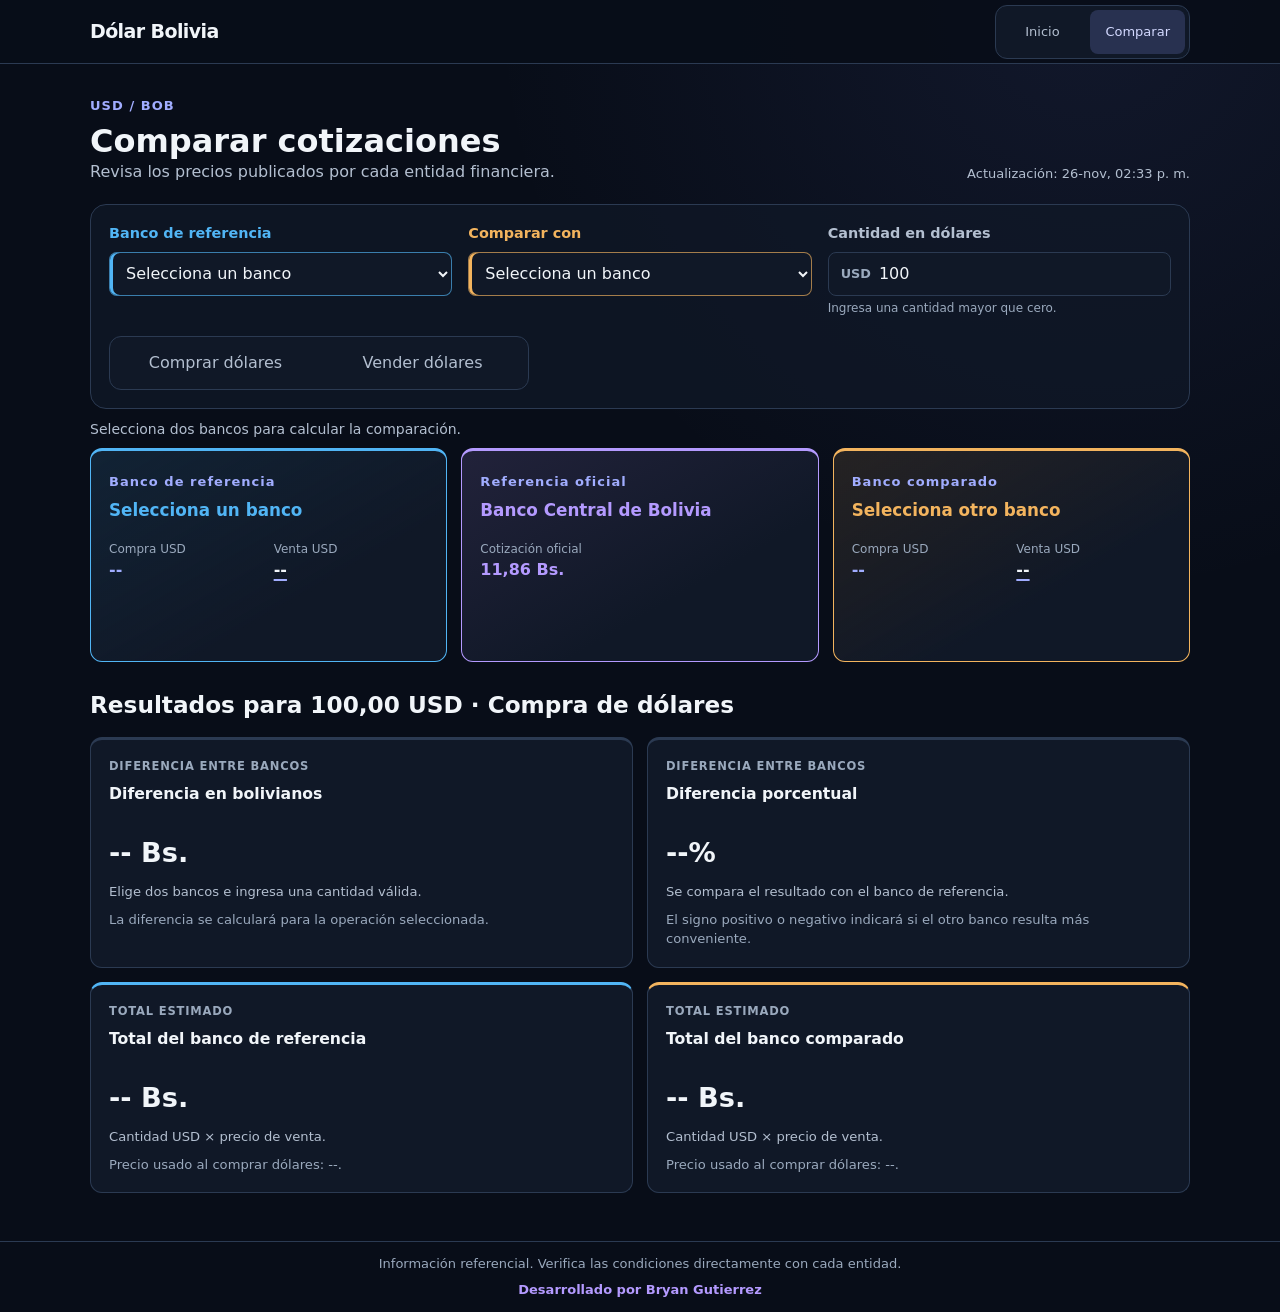
==== commit 85cb2f7d: "Fix UX and UI" ====
--- a/frontend/pages/compare.html
+++ b/frontend/pages/compare.html
@@ -8,7 +8,7 @@
     <title>Comparar cotizaciones | Dólar Bolivia</title>
     <link rel="stylesheet" href="../css/styles.css">
     <script src="../js/data.js" defer></script>
-    <script src="../js/compare.js" defer></script>
+    <script src="../js/compare.js?v=3" defer></script>
 </head>
 <body class="compare-page">
     <a class="skip-link" href="#comparison-results">Saltar a la comparación</a>
@@ -58,9 +58,9 @@
             <p id="compare-status" class="compare-status" role="status" aria-live="polite">Cargando cotizaciones...</p>
             <section id="comparison-results" class="comparison-results">
                 <div class="comparison-bank-grid">
-                    <article class="comparison-bank-card comparison-bank-card--base"><span class="compare-eyebrow">Banco de referencia</span><h2 id="base-bank-name">Selecciona un banco</h2><p id="base-bank-date" class="compare-date">Fecha: --</p><dl><div><dt>Compra USD</dt><dd id="base-bank-buy">--</dd></div><div><dt>Venta USD</dt><dd id="base-bank-sell">--</dd></div></dl></article>
-                    <article class="comparison-bank-card comparison-bank-card--official"><span class="compare-eyebrow">Referencia oficial</span><h2>Banco Central de Bolivia</h2><p id="compare-official-date" class="compare-date">Fecha: --</p><dl><div><dt>Cotización oficial</dt><dd id="compare-official">--</dd></div></dl></article>
-                    <article class="comparison-bank-card comparison-bank-card--compare"><span class="compare-eyebrow">Banco comparado</span><h2 id="compare-bank-name">Selecciona otro banco</h2><p id="compare-bank-date" class="compare-date">Fecha: --</p><dl><div><dt>Compra USD</dt><dd id="compare-bank-buy">--</dd></div><div><dt>Venta USD</dt><dd id="compare-bank-sell">--</dd></div></dl></article>
+                    <article class="comparison-bank-card comparison-bank-card--base"><span class="compare-eyebrow">Banco de referencia</span><h2 id="base-bank-name">Selecciona un banco</h2><dl><div><dt>Compra USD</dt><dd id="base-bank-buy">--</dd></div><div><dt>Venta USD</dt><dd id="base-bank-sell">--</dd></div></dl></article>
+                    <article class="comparison-bank-card comparison-bank-card--official"><span class="compare-eyebrow">Referencia oficial</span><h2>Banco Central de Bolivia</h2><dl><div><dt>Cotización oficial</dt><dd id="compare-official">--</dd></div></dl></article>
+                    <article class="comparison-bank-card comparison-bank-card--compare"><span class="compare-eyebrow">Banco comparado</span><h2 id="compare-bank-name">Selecciona otro banco</h2><dl><div><dt>Compra USD</dt><dd id="compare-bank-buy">--</dd></div><div><dt>Venta USD</dt><dd id="compare-bank-sell">--</dd></div></dl></article>
                 </div>
                 <h2 class="comparison-section-title" id="calculation-heading">Resultados para -- USD</h2>
                 <div id="comparison-details" class="comparison-metrics-grid" aria-labelledby="calculation-heading"></div>
--- a/frontend/css/styles.css
+++ b/frontend/css/styles.css
@@ -1039,6 +1039,201 @@
     .modal__official {
         align-items: flex-start;
         flex-direction: column;
+    }
+}
+
+/* Compact dashboard filters: two toggles and a date selector. */
+.controls {
+    grid-template-columns: minmax(150px, 1fr) minmax(90px, .65fr) minmax(190px, 1fr);
+    align-items: stretch;
+}
+.control-group {
+    min-width: 0;
+    padding: 8px;
+}
+.control-group > .segmented-control {
+    width: 100%;
+}
+.control-group .segmented-control__button {
+    width: 100%;
+    min-width: 0;
+    white-space: nowrap;
+}
+.control-group--date {
+    display: flex;
+    flex-direction: column;
+    justify-content: center;
+    gap: 4px;
+}
+.control-group__label {
+    color: var(--color-text-secondary);
+    font-size: .7rem;
+    font-weight: 600;
+}
+.control-group--date input {
+    width: 100%;
+    min-width: 0;
+    height: 42px;
+    padding: 6px 9px;
+    border: 1px solid var(--color-border);
+    border-radius: var(--radius-sm);
+    background: var(--color-background);
+    color: var(--color-text);
+}
+.quote-date__status:empty {
+    display: none;
+}
+.quote-date__status {
+    color: var(--color-negative);
+    font-size: .68rem;
+    line-height: 1.3;
+}
+.control-group--date input:focus-visible {
+    outline: 2px solid var(--color-primary);
+    outline-offset: 2px;
+}
+.visually-hidden {
+    position: absolute;
+    width: 1px;
+    height: 1px;
+    padding: 0;
+    margin: -1px;
+    overflow: hidden;
+    clip: rect(0, 0, 0, 0);
+    clip-path: inset(50%);
+    white-space: nowrap;
+    border: 0;
+}
+.entity-card--unavailable {
+    cursor: default;
+    opacity: .72;
+}
+.entity-card__unavailable {
+    display: block;
+    margin-top: 5px;
+    color: var(--color-text-muted);
+    font-size: .72rem;
+}
+
+/* The modal keeps the buy / BCB / sell order at every viewport width. */
+.modal__section-heading {
+    display: flex;
+    align-items: center;
+    justify-content: space-between;
+    gap: 12px;
+    margin-bottom: 12px;
+}
+.modal__section-heading .modal__section-title {
+    margin: 0;
+}
+.modal-display-toggle {
+    min-width: 48px;
+    min-height: 40px;
+    padding: 6px 12px;
+    border: 1px solid var(--color-border);
+    border-radius: var(--radius-sm);
+    background: var(--color-surface);
+    color: var(--color-text);
+    font-weight: 700;
+}
+.modal-display-toggle:hover {
+    background: var(--color-surface-hover);
+}
+.modal__rates {
+    grid-template-columns: minmax(0, 1fr) minmax(76px, .82fr) minmax(0, 1fr);
+    gap: 8px;
+}
+.modal-rate {
+    min-width: 0;
+    padding: 12px 8px;
+    text-align: center;
+}
+.modal-rate__label {
+    color: var(--color-text-secondary);
+    font-size: .78rem;
+    font-weight: 700;
+}
+.modal-rate__value {
+    margin-top: 6px;
+    font-size: 1.15rem;
+    overflow-wrap: anywhere;
+}
+.modal-rate--official {
+    display: flex;
+    flex-direction: column;
+    justify-content: center;
+    border-color: rgba(180,154,255,.32);
+    background: rgba(135,151,245,.09);
+}
+.modal-rate--official .modal-rate__label,
+.modal-rate--official .modal-rate__value {
+    color: var(--accent-official);
+}
+.modal-rate__daily-label,
+.modal-rate__official-label {
+    display: block;
+    margin-top: 7px;
+    color: var(--color-text-muted);
+    font-size: .62rem;
+    line-height: 1.3;
+}
+.modal-rate__daily-change {
+    display: block;
+    min-height: 1.35em;
+    font-size: .72rem;
+    font-weight: 700;
+    font-variant-numeric: tabular-nums;
+    line-height: 1.35;
+    overflow-wrap: anywhere;
+}
+.modal-rate__official-label {
+    margin-top: 9px;
+}
+.modal-rate__differences {
+    justify-content: center;
+    margin-top: 2px;
+}
+.modal-rate__difference {
+    color: var(--color-text-secondary);
+}
+.modal-rate__difference.difference--neutral {
+    color: var(--color-text-secondary);
+}
+
+@media (max-width: 800px) {
+    .controls {
+        grid-template-columns: minmax(0, 1fr) minmax(0, 1fr);
+    }
+    .control-group--date {
+        grid-column: 1 / -1;
+    }
+}
+
+@media (max-width: 600px) {
+    .controls {
+        grid-template-columns: minmax(0, 1fr) minmax(0, 1fr);
+        gap: 8px;
+    }
+    .control-group--date {
+        grid-column: 1 / -1;
+    }
+    .modal__rates {
+        gap: 5px;
+    }
+    .modal-rate {
+        padding: 9px 4px;
+    }
+    .modal-rate__label {
+        font-size: .68rem;
+    }
+    .modal-rate__value {
+        font-size: 1rem;
+    }
+    .modal-rate__daily-change {
+        font-size: .65rem;
+    }
+    .modal-rate__difference {
+        font-size: .62rem;
     }
 }
 
@@ -1819,3 +2014,213 @@
     .entity-card__name-details { align-items: flex-start; gap: 4px 6px; }
     .entity-card__name { min-width: 70px; }
 }
+
+/* Daily movement is secondary to the BCB current quote. */
+.daily-change--down { color: var(--color-positive); }
+.daily-change--up { color: var(--color-negative); }
+.daily-change--neutral { color: var(--color-text-muted); }
+
+.official-rate__daily-change {
+    display: inline-flex;
+    flex-direction: column;
+    align-items: flex-start;
+    margin-left: 8px;
+    font-size: .72rem;
+    font-weight: 600;
+    font-variant-numeric: tabular-nums;
+    line-height: 1.3;
+    text-align: left;
+}
+
+@media (max-width: 600px) {
+    .official-rate__value {
+        flex-wrap: wrap;
+        justify-content: center;
+        gap: 2px 6px;
+    }
+    .official-rate__daily-change {
+        flex-basis: 100%;
+        align-items: center;
+        margin-left: 0;
+        text-align: center;
+    }
+}
+
+/* Final responsive layout for the dashboard filters and bank quote rows. */
+.controls { min-width: 0; }
+.control-group--date { min-width: 0; width: 100%; }
+.control-group--date input { box-sizing: border-box; max-width: 100%; }
+.entity-list-header__columns { justify-content: flex-end; }
+.entity-rate__label { display: none; }
+@media (min-width: 801px) {
+    .controls {
+        grid-template-columns: minmax(0, 1fr) minmax(0, 1fr) minmax(170px, .9fr);
+    }
+}
+@media (max-width: 800px) {
+    .controls { grid-template-columns: minmax(0, 1fr) minmax(0, 1fr); }
+    .control-group--date { grid-column: 1 / -1; }
+}
+@media (max-width: 700px) {
+    .entity-list-header__columns { display: none; }
+    .entity-card {
+        position: relative;
+        display: grid;
+        grid-template-columns: minmax(0, 1fr);
+        grid-template-rows: auto auto;
+        gap: 7px;
+        padding: 12px 10px;
+    }
+    .entity-card__identity {
+        grid-column: 1;
+        grid-row: 1;
+        padding-left: 30px;
+    }
+    .entity-card__rank {
+        position: absolute;
+        left: 10px;
+        top: 50%;
+        margin: 0;
+        transform: translateY(-50%);
+    }
+    .entity-card__name-row { justify-content: center; }
+    .entity-card__name-details {
+        width: 100%;
+        justify-content: center;
+        text-align: center;
+    }
+    .entity-card__name {
+        min-width: 0;
+        width: 100%;
+        flex: 1 1 100%;
+        overflow: visible;
+        overflow-wrap: anywhere;
+        text-overflow: clip;
+        white-space: normal;
+    }
+    .entity-card__rates {
+        grid-column: 1;
+        grid-row: 2;
+        justify-self: center;
+        width: min(100%, 320px);
+        min-width: 0;
+        gap: 8px;
+    }
+    .entity-rate {
+        align-items: center;
+        text-align: center;
+    }
+    .entity-rate__label {
+        display: block;
+        color: var(--color-text-muted);
+        font-size: .68rem;
+        font-weight: 700;
+        letter-spacing: .04em;
+        line-height: 1.2;
+        text-transform: uppercase;
+    }
+}
+@media (max-width: 420px) {
+    .controls { grid-template-columns: minmax(0, 1fr) minmax(0, 1fr); }
+    .control-group--date { grid-column: 1 / -1; }
+    .entity-card__rates { width: min(100%, 290px); }
+}
+
+/* Unified dashboard filters and mobile-safe native date input. */
+.controls {
+    display: grid;
+    align-items: center;
+    padding: 12px;
+    border: 1px solid var(--color-border);
+    border-radius: var(--radius-md);
+    background: linear-gradient(145deg, var(--color-surface), rgba(8,13,24,.72));
+}
+.control-group {
+    min-width: 0;
+    width: 100%;
+    padding: 0;
+    border: 0;
+    border-radius: 0;
+    background: transparent;
+}
+.control-group--date input {
+    display: block;
+    width: 100%;
+    min-width: 0;
+    max-width: 100%;
+    inline-size: 100%;
+    min-inline-size: 0;
+    padding-inline: 6px;
+    font-size: .875rem;
+}
+.entity-list-header__title { text-align: center; }
+
+/* Keep the modal's rate cards focused on the label and primary value. */
+.modal-rate-column { min-width: 0; }
+.modal-rate {
+    min-height: 112px;
+    display: flex;
+    flex-direction: column;
+    align-items: center;
+    justify-content: center;
+    gap: 8px;
+}
+.modal-rate__label { font-size: .8rem; }
+.modal-rate__value {
+    margin: 0;
+    font-size: clamp(1.35rem, 3vw, 1.8rem);
+    line-height: 1.2;
+}
+.modal-rate__metadata {
+    min-height: 82px;
+    padding: 8px 4px 0;
+    text-align: center;
+}
+.modal-rate__metadata .modal-rate__daily-change {
+    min-height: 1.35em;
+    margin: 0 0 8px;
+    font-size: .75rem;
+}
+.modal-rate__official-label {
+    margin-top: 0;
+    font-size: .68rem;
+}
+.modal-rate__differences { flex-wrap: wrap; }
+@media (max-width: 600px) {
+    .controls { padding: 10px; gap: 10px 8px; }
+    .control-group--date input { padding-inline: 4px; font-size: .8125rem; }
+    .modal-rate { min-height: 96px; padding: 8px 3px; }
+    .modal-rate__metadata { padding-inline: 2px; }
+    .modal-rate__metadata .modal-rate__daily-change { font-size: .68rem; }
+}
+
+/* Avoid narrow-screen clipping in comparison inputs and generated result text. */
+.compare-controls, .compare-select-group, .compare-select-group select,
+.compare-amount-group, .compare-amount-input, .comparison-results,
+.comparison-bank-card, .calculation-card { min-width: 0; }
+.compare-select-group select { width: 100%; max-width: 100%; }
+.compare-page .compare-status,
+.calculation-card__formula,
+.calculation-card__note { overflow-wrap: anywhere; }
+
+/* Match the filters' outer bounds to the BCB card and keep a clear gap. */
+:root { --dashboard-gutter: clamp(.75rem, 2.2vw, 1.5rem); }
+.dashboard__fixed { padding-inline: var(--dashboard-gutter); }
+.controls {
+    width: calc(100% - var(--dashboard-gutter) - var(--dashboard-gutter));
+    max-width: 100%;
+    margin: clamp(.5rem, 1.4vw, .875rem) auto;
+    padding: clamp(.5rem, 1.4vw, .75rem);
+}
+.control-group--date { display: grid; grid-template-columns: minmax(0, 1fr); }
+.control-group--date input {
+    width: 100%;
+    min-width: 0;
+    max-width: 100%;
+    padding-inline: clamp(.2rem, 1vw, .375rem);
+    font-size: clamp(.75rem, 3.5vw, .875rem);
+}
+@media (max-width: 22rem) {
+    .controls { gap: .5rem; }
+    .control-group--date input { letter-spacing: -.025em; }
+}
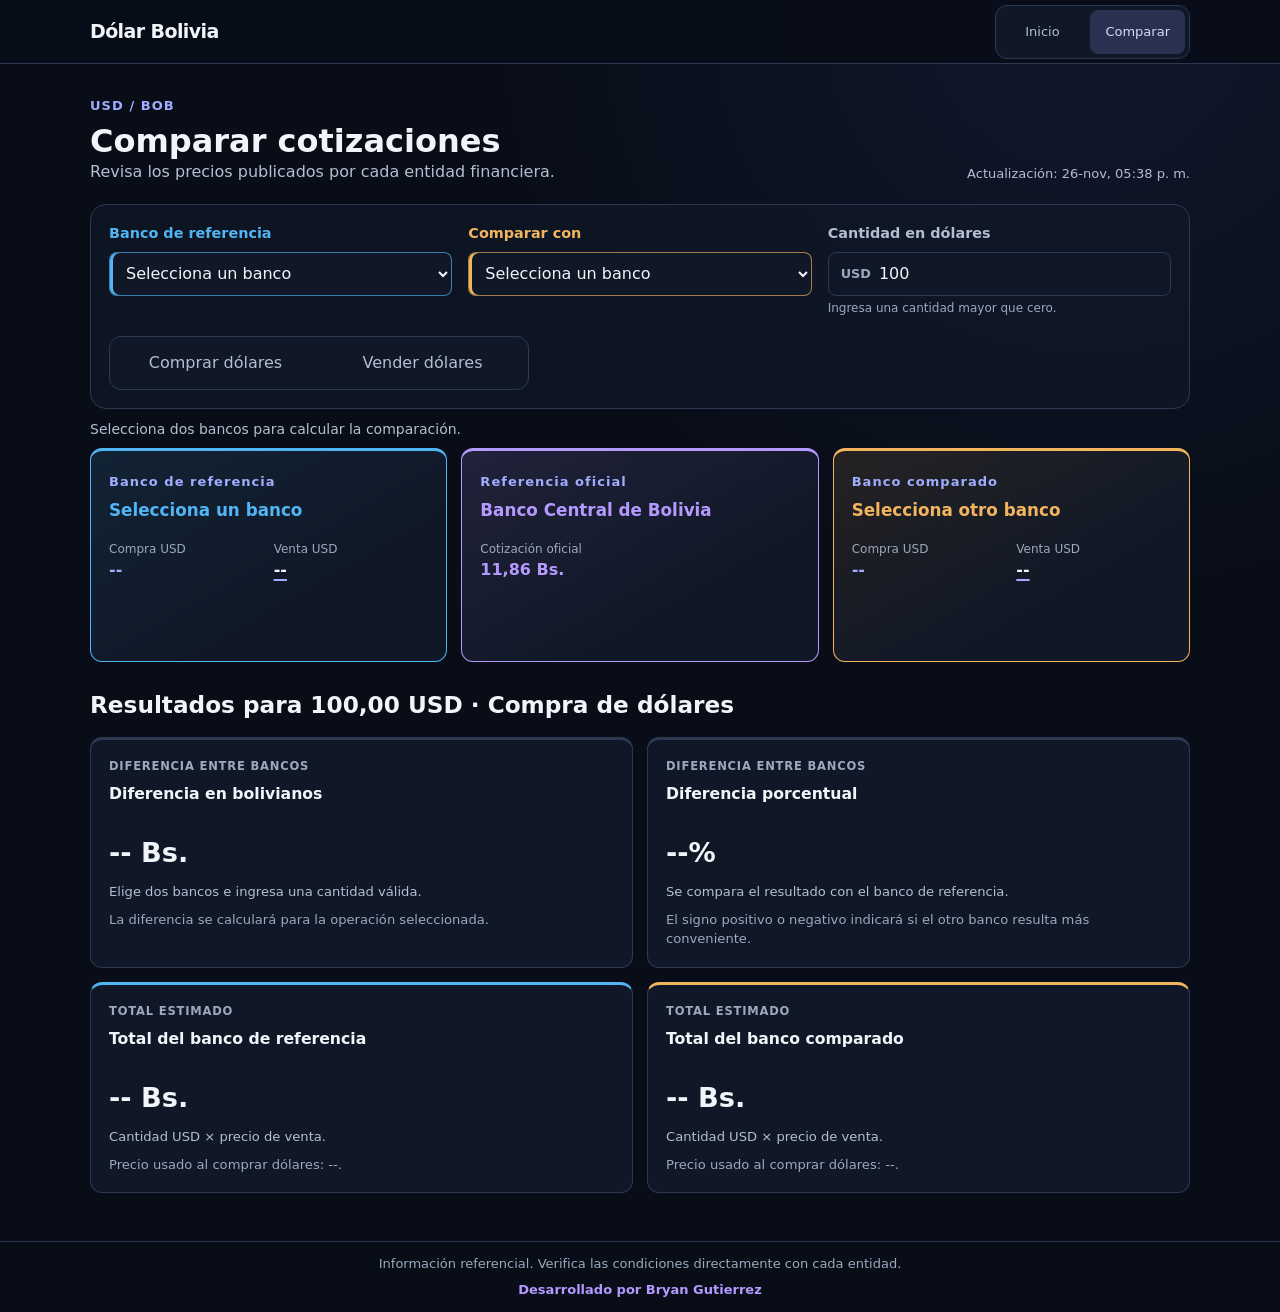
==== commit 058a370a: "Fix code" ====
--- a/frontend/pages/compare.html
+++ b/frontend/pages/compare.html
@@ -6,7 +6,7 @@
     <meta name="description" content="Compara las cotizaciones de compra y venta del dólar en los bancos de Bolivia.">
     <meta name="theme-color" content="#080d18">
     <title>Comparar cotizaciones | Dólar Bolivia</title>
-    <link rel="stylesheet" href="../css/styles.css">
+    <link rel="stylesheet" href="../css/styles.css?v=3">
     <script src="../js/data.js" defer></script>
     <script src="../js/compare.js?v=3" defer></script>
 </head>
--- a/frontend/css/styles.css
+++ b/frontend/css/styles.css
@@ -1,2226 +1,493 @@
-
-/* =========================================================
-   1. DESIGN TOKENS
-   ========================================================= */
-
-:root {
-    color-scheme: dark;
-
-    --color-background: #080d18;
-    --color-surface: #101827;
-    --color-surface-hover: #172338;
-    --color-border: #253247;
-
-    --color-text: #f1f5f9;
-    --color-text-secondary: #a0aec0;
-    --color-text-muted: #718096;
-
-    --color-primary: #8797f5;
-    --color-primary-hover: #a1adff;
-
-    --color-positive: #42d6a0;
-    --color-negative: #f17d83;
-    --color-neutral: #f3a66b;
-
-    --font-family: "DM Sans", sans-serif;
-
-    --radius-sm: 8px;
-    --radius-md: 12px;
-    --radius-lg: 16px;
-
-    --header-height: 68px;
-
-    --transition: 180ms ease;
-}
-
-
-/* =========================================================
-   2. RESET AND GLOBAL STYLES
-   ========================================================= */
-
-* {
-    box-sizing: border-box;
-    margin: 0;
-    padding: 0;
-}
-
-html {
-    min-width: 320px;
-    height: 100%;
-    font-family: var(--font-family);
-    background: var(--color-background);
-    scroll-behavior: smooth;
-}
-
-body {
-    min-width: 320px;
-    height: 100%;
-    color: var(--color-text);
-    background: var(--color-background);
-    font-size: 14px;
-    line-height: 1.5;
-}
-
-button,
-input,
-select {
-    font: inherit;
-}
-
-button {
-    cursor: pointer;
-}
-
-a {
-    color: inherit;
-    text-decoration: none;
-}
-
-button:focus-visible,
-a:focus-visible {
-    outline: 2px solid var(--color-primary);
-    outline-offset: 3px;
-}
-
-
-/* =========================================================
-   3. APPLICATION LAYOUT
-   ========================================================= */
-
-.app {
-    width: 100%;
-    height: 100%;
-    min-height: 0;
-
-    display: flex;
-    flex-direction: column;
-
-    overflow: hidden;
-}
-
-.dashboard {
-    width: 100%;
-    max-width: 1100px;
-
-    flex: 1;
-    min-height: 0;
-
-    margin: 0 auto;
-
-    display: flex;
-    flex-direction: column;
-
-    overflow: hidden;
-}
-
-
-/* =========================================================
-   4. HEADER AND NAVIGATION
-   ========================================================= */
-
-.header {
-    width: 100%;
-    min-height: var(--header-height);
-
-    padding: 0 32px;
-
-    display: flex;
-    align-items: center;
-    justify-content: space-between;
-
-    border-bottom: 1px solid var(--color-border);
-    background: var(--color-background);
-
-    flex-shrink: 0;
-}
-
-.header__logo {
-    font-size: 19px;
-    font-weight: 700;
-    letter-spacing: -0.6px;
-}
-
-.header__navigation {
-    display: flex;
-    align-items: center;
-    gap: 8px;
-}
-
-.nav-link {
-    padding: 9px 15px;
-
-    border-radius: var(--radius-sm);
-
-    color: var(--color-text-secondary);
-
-    font-size: 13px;
-    font-weight: 500;
-
-    transition:
-        background var(--transition),
-        color var(--transition);
-}
-
-.nav-link:hover {
-    color: var(--color-text);
-    background: var(--color-surface);
-}
-
-.nav-link--active {
-    color: var(--color-primary);
-    background: rgba(135, 151, 245, 0.10);
-}
-
-
-/* =========================================================
-   5. FIXED DASHBOARD AREA
-   ========================================================= */
-
-.dashboard__fixed {
-    width: 100%;
-
-    flex-shrink: 0;
-
-    padding: 20px 24px 0;
-
-    background: var(--color-background);
-}
-
-
-/* =========================================================
-   6. OFFICIAL RATE CARD
-   ========================================================= */
-
-.official-rate {
-    padding: 20px 22px;
-
-    background: var(--color-surface);
-    border: 1px solid var(--color-border);
-    border-radius: var(--radius-lg);
-}
-
-.official-rate__header {
-    display: flex;
-    align-items: center;
-    justify-content: space-between;
-    gap: 12px;
-}
-
-.official-rate__header h1 {
-    font-size: 13px;
-    font-weight: 600;
-    color: var(--color-text-secondary);
-}
-
-.official-rate__source {
-    color: var(--color-text-muted);
-    font-size: 12px;
-}
-
-.official-rate__value {
-    margin-top: 10px;
-
-    display: flex;
-    align-items: baseline;
-    gap: 8px;
-}
-
-.official-rate__value > span:first-child {
-    font-size: 32px;
-    font-weight: 700;
-    letter-spacing: -1px;
-    font-variant-numeric: tabular-nums;
-}
-
-.official-rate__currency {
-    color: var(--color-text-secondary);
-    font-size: 13px;
-    font-weight: 600;
-}
-
-.official-rate__metadata {
-    margin-top: 12px;
-
-    display: flex;
-    flex-wrap: wrap;
-    gap: 8px 24px;
-
-    color: var(--color-text-muted);
-    font-size: 11px;
-}
-
-
-/* =========================================================
-   7. CONTROLS
-   ========================================================= */
-
-.controls {
-    margin-top: 20px;
-
-    display: grid;
-    grid-template-columns: 1fr 1fr;
-    gap: 20px;
-}
-
-.control-group {
-    min-width: 0;
-}
-
-.control-group__title {
-    margin-bottom: 9px;
-
-    color: var(--color-text-secondary);
-
-    font-size: 12px;
-    font-weight: 600;
-}
-
-.segmented-control {
-    width: 100%;
-
-    padding: 4px;
-
-    display: flex;
-    gap: 4px;
-
-    background: var(--color-surface);
-    border: 1px solid var(--color-border);
-    border-radius: var(--radius-md);
-}
-
-.segmented-control__button {
-    min-width: 0;
-    flex: 1;
-
-    padding: 9px 12px;
-
-    border: 0;
-    border-radius: 8px;
-
-    background: transparent;
-    color: var(--color-text-secondary);
-
-    font-size: 12px;
-    font-weight: 500;
-
-    white-space: nowrap;
-
-    transition:
-        background var(--transition),
-        color var(--transition);
-}
-
-.segmented-control__button:hover {
-    color: var(--color-text);
-    background: var(--color-surface-hover);
-}
-
-.segmented-control__button.is-active {
-    background: rgba(135, 151, 245, 0.17);
-    color: var(--color-primary-hover);
-    font-weight: 600;
-}
-
-
-/* =========================================================
-   8. ENTITY LIST HEADER
-   ========================================================= */
-
-.entity-list-header {
-    margin-top: 24px;
-}
-
-.entity-list-header__title {
-    margin-bottom: 12px;
-
-    font-size: 15px;
-    font-weight: 600;
-}
-
-.entity-list-header__columns {
-    min-height: 38px;
-
-    padding: 0 16px;
-
-    display: flex;
-    align-items: center;
-    justify-content: space-between;
-    gap: 16px;
-
-    color: var(--color-text-muted);
-
-    font-size: 10px;
-    font-weight: 700;
-    letter-spacing: 0.7px;
-    text-transform: uppercase;
-
-    border-bottom: 1px solid var(--color-border);
-}
-
-.entity-list-header__rates {
-    width: 260px;
-
-    display: grid;
-    grid-template-columns: 1fr 1fr;
-    gap: 12px;
-
-    text-align: right;
-}
-
-
-/* =========================================================
-   9. SCROLLABLE ENTITY LIST
-   ========================================================= */
-
-.entity-list {
-    flex: 1;
-    min-height: 0;
-
-    padding: 8px 24px 24px;
-
-    overflow-y: auto;
-    overscroll-behavior: contain;
-
-    scrollbar-width: thin;
-    scrollbar-color: var(--color-border) transparent;
-}
-
-.entity-list::-webkit-scrollbar {
-    width: 7px;
-}
-
-.entity-list::-webkit-scrollbar-track {
-    background: transparent;
-}
-
-.entity-list::-webkit-scrollbar-thumb {
-    background: var(--color-border);
-    border-radius: 10px;
-}
-
-.entity-list__loading {
-    min-height: 180px;
-
-    display: flex;
-    align-items: center;
-    justify-content: center;
-
-    color: var(--color-text-muted);
-    font-size: 13px;
-}
-
-
-/* =========================================================
-   10. FOOTER
-   ========================================================= */
-
-.footer {
-    width: 100%;
-
-    flex-shrink: 0;
-
-    padding: 14px 24px;
-
-    border-top: 1px solid var(--color-border);
-    background: var(--color-background);
-
-    text-align: center;
-}
-
-.footer__disclaimer {
-    max-width: 700px;
-    margin: 0 auto;
-
-    color: var(--color-text-muted);
-    font-size: 10px;
-    line-height: 1.6;
-}
-
-.footer__credit {
-    margin-top: 5px;
-
-    color: var(--color-text-secondary);
-    font-size: 10px;
-}
-
-
-/* =========================================================
-   11. RESPONSIVE DESIGN
-   ========================================================= */
-
-@media (max-width: 700px) {
-
-    :root {
-        --header-height: 60px;
-    }
-
-    .header {
-        padding: 0 16px;
-    }
-
-    .header__logo {
-        font-size: 17px;
-    }
-
-    .nav-link {
-        padding: 8px 10px;
-        font-size: 12px;
-    }
-
-    .dashboard__fixed {
-        padding: 14px 14px 0;
-    }
-
-    .official-rate {
-        padding: 16px;
-    }
-
-    .official-rate__value > span:first-child {
-        font-size: 29px;
-    }
-
-    .official-rate__metadata {
-        gap: 5px 14px;
-    }
-
-    .controls {
-        margin-top: 16px;
-        grid-template-columns: 1fr;
-        gap: 14px;
-    }
-
-    .entity-list-header {
-        margin-top: 18px;
-    }
-
-    .entity-list {
-        padding: 8px 14px 18px;
-    }
-
-    .entity-list-header__rates {
-        width: 190px;
-        gap: 8px;
-    }
-
-    .entity-list-header__columns {
-        padding: 0 10px;
-    }
-
-    .footer {
-        padding: 10px 14px;
-    }
-}
-
-@media (max-width: 380px) {
-
-    .official-rate__header {
-        align-items: flex-start;
-        flex-direction: column;
-        gap: 4px;
-    }
-
-    .segmented-control__button {
-        padding: 9px 5px;
-        font-size: 11px;
-    }
-
-    .entity-list-header__rates {
-        width: 160px;
-        gap: 4px;
-    }
-}
-
-/* =========================================================
-   12. ENTITY CARDS
-   ========================================================= */
-
-.entity-card {
-    width: 100%;
-    min-height: 88px;
-
-    padding: 14px 16px;
-
-    display: flex;
-    align-items: center;
-    justify-content: space-between;
-    gap: 16px;
-
-    background: var(--color-surface);
-    border: 1px solid var(--color-border);
-    border-radius: var(--radius-md);
-
-    transition:
-        background var(--transition),
-        border-color var(--transition);
-}
-
-.entity-card + .entity-card {
-    margin-top: 8px;
-}
-
-.entity-card:hover {
-    background: var(--color-surface-hover);
-    border-color: #35445e;
-}
-
-
-/* Entity identity */
-
-.entity-card__identity {
-    min-width: 0;
-    flex: 1;
-}
-
-.entity-card__name-row {
-    display: flex;
-    align-items: center;
-    gap: 10px;
-}
-
-.entity-card__rank {
-    width: 24px;
-    height: 24px;
-    flex-shrink: 0;
-
-    display: flex;
-    align-items: center;
-    justify-content: center;
-
-    background: #1b2940;
-    border-radius: 7px;
-
-    color: var(--color-text-secondary);
-    font-size: 11px;
-    font-weight: 700;
-    font-variant-numeric: tabular-nums;
-}
-
-.entity-card__name {
-    overflow: hidden;
-
-    color: var(--color-text);
-    font-size: 13px;
-    font-weight: 600;
-
-    text-overflow: ellipsis;
-    white-space: nowrap;
-}
-
-.entity-card__date {
-    display: block;
-
-    margin-top: 5px;
-    margin-left: 34px;
-
-    color: var(--color-text-muted);
-    font-size: 10px;
-}
-
-
-/* Best option indicator */
-
-.entity-card__best {
-    display: inline-block;
-
-    margin-top: 7px;
-    margin-left: 34px;
-
-    padding: 3px 8px;
-
-    background: rgba(66, 214, 160, 0.10);
-    border: 1px solid rgba(66, 214, 160, 0.20);
-    border-radius: 5px;
-
-    color: var(--color-positive);
-    font-size: 9px;
-    font-weight: 600;
-}
-
-
-/* Entity rates */
-
-.entity-card__rates {
-    width: 260px;
-    flex-shrink: 0;
-
-    display: grid;
-    grid-template-columns: 1fr 1fr;
-    gap: 12px;
-}
-
-.entity-rate {
-    min-width: 0;
-
-    display: flex;
-    flex-direction: column;
-    align-items: flex-end;
-    justify-content: center;
-    gap: 4px;
-
-    text-align: right;
-}
-
-.entity-rate__value {
-    color: var(--color-text);
-    font-size: 14px;
-    font-weight: 700;
-    font-variant-numeric: tabular-nums;
-    white-space: nowrap;
-}
-
-.entity-rate__difference {
-    font-size: 10px;
-    font-weight: 600;
-    font-variant-numeric: tabular-nums;
-    white-space: nowrap;
-}
-
-.difference--favorable {
-    color: var(--color-positive);
-}
-
-.difference--unfavorable {
-    color: var(--color-negative);
-}
-
-.difference--neutral {
-    color: var(--color-text-muted);
-}
-
-
-/* Highlight relevant operation rate */
-
-.entity-rate--buy .entity-rate__value,
-.entity-rate--sell .entity-rate__value {
-    color: var(--color-primary-hover);
-}
-
-
-/* =========================================================
-   13. ENTITY CARD RESPONSIVE
-   ========================================================= */
-
-@media (max-width: 700px) {
-
-    .entity-card {
-        padding: 13px 10px;
-        gap: 8px;
-    }
-
-    .entity-card__rates {
-        width: 190px;
-        gap: 8px;
-    }
-
-    .entity-card__name {
-        font-size: 12px;
-    }
-
-    .entity-rate__value {
-        font-size: 13px;
-    }
-
-    .entity-rate__difference {
-        font-size: 9px;
-    }
-
-    .entity-card__rank {
-        width: 21px;
-        height: 21px;
-        font-size: 10px;
-    }
-
-    .entity-card__date,
-    .entity-card__best {
-        margin-left: 31px;
-    }
-}
-
-@media (max-width: 380px) {
-
-    .entity-card {
-        align-items: flex-start;
-        flex-direction: column;
-        gap: 12px;
-    }
-
-    .entity-card__rates {
-        width: 100%;
-        padding-left: 31px;
-    }
-
-    .entity-rate {
-        align-items: flex-start;
-        text-align: left;
-    }
-}
-
-
-/* =========================================================
-   14. ENTITY DETAIL MODAL
-   ========================================================= */
-
-.modal[hidden] {
-    display: none;
-}
-
-.modal {
-    position: fixed;
-    inset: 0;
-    z-index: 1000;
-
-    display: flex;
-    align-items: center;
-    justify-content: center;
-
-    padding: 20px;
-}
-
-.modal__backdrop {
-    position: absolute;
-    inset: 0;
-
-    background: rgba(0, 0, 0, 0.75);
-    backdrop-filter: blur(5px);
-}
-
-.modal__container {
-    position: relative;
-    z-index: 1;
-
-    width: 100%;
-    max-width: 650px;
-    max-height: 90vh;
-
-    padding: 26px;
-
-    overflow-y: auto;
-
-    background: var(--color-surface);
-    border: 1px solid var(--color-border);
-    border-radius: var(--radius-lg);
-
-    box-shadow: 0 24px 80px rgba(0, 0, 0, 0.45);
-}
-
-
-/* Modal header */
-
-.modal__header {
-    display: flex;
-    align-items: flex-start;
-    justify-content: space-between;
-    gap: 16px;
-}
-
-.modal__eyebrow {
-    color: var(--color-primary);
-    font-size: 10px;
-    font-weight: 700;
-    letter-spacing: 1px;
-}
-
-.modal__title {
-    margin-top: 6px;
-
-    color: var(--color-text);
-    font-size: 21px;
-    font-weight: 700;
-}
-
-.modal__date {
-    display: block;
-    margin-top: 5px;
-
-    color: var(--color-text-muted);
-    font-size: 11px;
-}
-
-.modal__close {
-    width: 34px;
-    height: 34px;
-    flex-shrink: 0;
-
-    display: flex;
-    align-items: center;
-    justify-content: center;
-
-    background: var(--color-surface-hover);
-    border: 1px solid var(--color-border);
-    border-radius: var(--radius-sm);
-
-    color: var(--color-text-secondary);
-    font-size: 23px;
-
-    transition: background var(--transition);
-}
-
-.modal__close:hover {
-    background: #253247;
-    color: var(--color-text);
-}
-
-
-/* Modal sections */
-
-.modal__section {
-    margin-top: 26px;
-}
-
-.modal__section-title {
-    margin-bottom: 12px;
-
-    color: var(--color-text-secondary);
-    font-size: 13px;
-    font-weight: 600;
-}
-
-
-/* Rates */
-
-.modal__rates {
-    display: grid;
-    grid-template-columns: 1fr 1fr;
-    gap: 12px;
-}
-
-.modal-rate {
-    min-width: 0;
-    padding: 16px;
-
-    background: var(--color-background);
-    border: 1px solid var(--color-border);
-    border-radius: var(--radius-md);
-}
-
-.modal-rate__label {
-    display: block;
-
-    color: var(--color-text-muted);
-    font-size: 11px;
-}
-
-.modal-rate__value {
-    display: block;
-    margin-top: 8px;
-
-    color: var(--color-text);
-    font-size: 23px;
-    font-variant-numeric: tabular-nums;
-}
-
-.modal-rate__differences {
-    margin-top: 9px;
-
-    display: flex;
-    flex-wrap: wrap;
-    gap: 5px 12px;
-}
-
-.modal-rate__difference {
-    font-size: 10px;
-    font-weight: 600;
-    font-variant-numeric: tabular-nums;
-}
-
-
-/* Official reference */
-
-.modal__official {
-    margin-top: 14px;
-    padding: 16px;
-
-    display: flex;
-    align-items: center;
-    justify-content: space-between;
-    gap: 12px;
-
-    background: rgba(135, 151, 245, 0.08);
-    border: 1px solid rgba(135, 151, 245, 0.18);
-    border-radius: var(--radius-md);
-}
-
-.modal__official-label {
-    display: block;
-
-    color: var(--color-text-secondary);
-    font-size: 11px;
-}
-
-.modal__official-value {
-    display: block;
-    margin-top: 4px;
-
-    color: var(--color-primary-hover);
-    font-size: 19px;
-    font-variant-numeric: tabular-nums;
-}
-
-.modal__official-date {
-    color: var(--color-text-muted);
-    font-size: 10px;
-}
-
-
-/* Historical chart placeholder */
-
-.modal__chart-placeholder {
-    min-height: 160px;
-    padding: 20px;
-
-    display: flex;
-    align-items: center;
-    justify-content: center;
-
-    background: var(--color-background);
-    border: 1px dashed var(--color-border);
-    border-radius: var(--radius-md);
-
-    color: var(--color-text-muted);
-    font-size: 12px;
-    text-align: center;
-}
-
-
-/* Modal action */
-
-.modal__actions {
-    margin-top: 24px;
-}
-
-.modal__compare-button {
-    width: 100%;
-    padding: 12px 16px;
-
-    background: var(--color-primary);
-    border: 0;
-    border-radius: var(--radius-md);
-
-    color: #080d18;
-    font-size: 13px;
-    font-weight: 700;
-
-    transition: background var(--transition);
-}
-
-.modal__compare-button:hover {
-    background: var(--color-primary-hover);
-}
-
-
-/* =========================================================
-   15. MODAL RESPONSIVE
-   ========================================================= */
-
-@media (max-width: 600px) {
-
-    .modal {
-        padding: 10px;
-        align-items: center;
-    }
-
-    .modal__container {
-        max-height: 94vh;
-        padding: 20px 16px;
-    }
-
-    .modal__title {
-        font-size: 18px;
-    }
-
-    .modal-rate {
-        padding: 12px;
-    }
-
-    .modal-rate__value {
-        font-size: 20px;
-    }
-
-    .modal__official {
-        align-items: flex-start;
-        flex-direction: column;
-    }
-}
-
-/* Compact dashboard filters: two toggles and a date selector. */
-.controls {
-    grid-template-columns: minmax(150px, 1fr) minmax(90px, .65fr) minmax(190px, 1fr);
-    align-items: stretch;
-}
-.control-group {
-    min-width: 0;
-    padding: 8px;
-}
-.control-group > .segmented-control {
-    width: 100%;
-}
-.control-group .segmented-control__button {
-    width: 100%;
-    min-width: 0;
-    white-space: nowrap;
-}
-.control-group--date {
-    display: flex;
-    flex-direction: column;
-    justify-content: center;
-    gap: 4px;
-}
-.control-group__label {
-    color: var(--color-text-secondary);
-    font-size: .7rem;
-    font-weight: 600;
-}
-.control-group--date input {
-    width: 100%;
-    min-width: 0;
-    height: 42px;
-    padding: 6px 9px;
-    border: 1px solid var(--color-border);
-    border-radius: var(--radius-sm);
-    background: var(--color-background);
-    color: var(--color-text);
-}
-.quote-date__status:empty {
-    display: none;
-}
-.quote-date__status {
-    color: var(--color-negative);
-    font-size: .68rem;
-    line-height: 1.3;
-}
-.control-group--date input:focus-visible {
-    outline: 2px solid var(--color-primary);
-    outline-offset: 2px;
-}
-.visually-hidden {
-    position: absolute;
-    width: 1px;
-    height: 1px;
-    padding: 0;
-    margin: -1px;
-    overflow: hidden;
-    clip: rect(0, 0, 0, 0);
-    clip-path: inset(50%);
-    white-space: nowrap;
-    border: 0;
-}
-.entity-card--unavailable {
-    cursor: default;
-    opacity: .72;
-}
-.entity-card__unavailable {
-    display: block;
-    margin-top: 5px;
-    color: var(--color-text-muted);
-    font-size: .72rem;
-}
-
-/* The modal keeps the buy / BCB / sell order at every viewport width. */
-.modal__section-heading {
-    display: flex;
-    align-items: center;
-    justify-content: space-between;
-    gap: 12px;
-    margin-bottom: 12px;
-}
-.modal__section-heading .modal__section-title {
-    margin: 0;
-}
-.modal-display-toggle {
-    min-width: 48px;
-    min-height: 40px;
-    padding: 6px 12px;
-    border: 1px solid var(--color-border);
-    border-radius: var(--radius-sm);
-    background: var(--color-surface);
-    color: var(--color-text);
-    font-weight: 700;
-}
-.modal-display-toggle:hover {
-    background: var(--color-surface-hover);
-}
-.modal__rates {
-    grid-template-columns: minmax(0, 1fr) minmax(76px, .82fr) minmax(0, 1fr);
-    gap: 8px;
-}
-.modal-rate {
-    min-width: 0;
-    padding: 12px 8px;
-    text-align: center;
-}
-.modal-rate__label {
-    color: var(--color-text-secondary);
-    font-size: .78rem;
-    font-weight: 700;
-}
-.modal-rate__value {
-    margin-top: 6px;
-    font-size: 1.15rem;
-    overflow-wrap: anywhere;
-}
-.modal-rate--official {
-    display: flex;
-    flex-direction: column;
-    justify-content: center;
-    border-color: rgba(180,154,255,.32);
-    background: rgba(135,151,245,.09);
-}
-.modal-rate--official .modal-rate__label,
-.modal-rate--official .modal-rate__value {
-    color: var(--accent-official);
-}
-.modal-rate__daily-label,
-.modal-rate__official-label {
-    display: block;
-    margin-top: 7px;
-    color: var(--color-text-muted);
-    font-size: .62rem;
-    line-height: 1.3;
-}
-.modal-rate__daily-change {
-    display: block;
-    min-height: 1.35em;
-    font-size: .72rem;
-    font-weight: 700;
-    font-variant-numeric: tabular-nums;
-    line-height: 1.35;
-    overflow-wrap: anywhere;
-}
-.modal-rate__official-label {
-    margin-top: 9px;
-}
-.modal-rate__differences {
-    justify-content: center;
-    margin-top: 2px;
-}
-.modal-rate__difference {
-    color: var(--color-text-secondary);
-}
-.modal-rate__difference.difference--neutral {
-    color: var(--color-text-secondary);
-}
-
-@media (max-width: 800px) {
-    .controls {
-        grid-template-columns: minmax(0, 1fr) minmax(0, 1fr);
-    }
-    .control-group--date {
-        grid-column: 1 / -1;
-    }
-}
-
-@media (max-width: 600px) {
-    .controls {
-        grid-template-columns: minmax(0, 1fr) minmax(0, 1fr);
-        gap: 8px;
-    }
-    .control-group--date {
-        grid-column: 1 / -1;
-    }
-    .modal__rates {
-        gap: 5px;
-    }
-    .modal-rate {
-        padding: 9px 4px;
-    }
-    .modal-rate__label {
-        font-size: .68rem;
-    }
-    .modal-rate__value {
-        font-size: 1rem;
-    }
-    .modal-rate__daily-change {
-        font-size: .65rem;
-    }
-    .modal-rate__difference {
-        font-size: .62rem;
-    }
-}
-
-
-/* Historical charts */
-
-.modal-charts {
-    display: flex;
-    flex-direction: column;
-    gap: 24px;
-    margin-top: 24px;
-}
-
-.chart-periods {
-    display: flex;
-    flex-wrap: wrap;
-    gap: 8px;
-}
-
-.chart-periods button {
-    padding: 7px 13px;
-    border: 1px solid var(--color-border);
-    border-radius: var(--radius-sm);
-    background: var(--color-surface);
-    color: var(--color-text-secondary);
-    font: inherit;
-    font-size: 0.85rem;
-    cursor: pointer;
-    transition: var(--transition);
-}
-
-.chart-periods button:hover {
-    background: var(--color-surface-hover);
-    color: var(--color-text);
-}
-
-.chart-periods button.is-active {
-    background: var(--color-primary);
-    border-color: var(--color-primary);
-    color: #080d18;
-}
-
-.chart-section {
-    min-width: 0;
-}
-
-.chart-section h3 {
-    margin-bottom: 14px;
-    color: var(--color-text);
-    font-size: 1rem;
-    font-weight: 600;
-}
-
-.chart-container {
-    position: relative;
-    width: 100%;
-    height: 260px;
-    padding: 12px;
-    border: 1px solid var(--color-border);
-    border-radius: var(--radius-md);
-    background: var(--color-surface);
-}
-
-.chart-status {
-    color: var(--color-text-secondary);
-    font-size: 0.85rem;
-}
-
-@media (max-width: 600px) {
-    .chart-container {
-        height: 220px;
-    }
-
-    .chart-periods {
-        gap: 6px;
-    }
-
-    .chart-periods button {
-        padding: 6px 10px;
-    }
-}
-
-/* =========================================================
-   HISTORICAL CHARTS
-   ========================================================= */
-
-.modal__chart-container {
-    width: 100%;
-    min-width: 0;
-}
-
-.modal__chart-canvas {
-    position: relative;
-    width: 100%;
-    height: 260px;
-    min-height: 260px;
-}
-
-.modal__chart-canvas canvas {
-    display: block;
-    max-width: 100%;
-}
-
-/* Pilot visual language with a compact, list-first dashboard. */
-:root {
-    --color-background: #080d18;
-    --color-surface: #101827;
-    --color-surface-hover: #172338;
-    --color-border: #2b3a52;
-    --color-text: #f1f5f9;
-    --color-text-secondary: #b3bfd0;
-    --color-text-muted: #9aa9bd;
-    --color-primary: #8797f5;
-    --color-primary-hover: #a1adff;
-    --font-family: "DM Sans", system-ui, sans-serif;
-}
-html { font-size: 100%; }
-body { font-size: 1rem; line-height: 1.5; }
-.app { height: auto; min-height: 100vh; min-height: 100svh; overflow: visible; background: radial-gradient(circle at 85% 0%, rgba(104,120,217,.10), transparent 35%), var(--color-background); }
-.skip-link { position: fixed; z-index: 2000; top: 8px; left: 8px; padding: 10px 14px; transform: translateY(-150%); background: var(--color-primary); color: #080d18; border-radius: var(--radius-sm); font-weight: 700; }
-.skip-link:focus { transform: translateY(0); }
-.header { min-height: 64px; padding-inline: max(20px, calc((100vw - 1100px) / 2)); background: rgba(8,13,24,.96); }
-.dashboard { height: auto; min-height: calc(100vh - 128px); min-height: calc(100svh - 128px); overflow: visible; }
-.dashboard__fixed { position: sticky; top: 0; z-index: 20; padding: 12px 24px 10px; border-bottom: 1px solid var(--color-border); background: rgba(8,13,24,.94); backdrop-filter: blur(16px); }
-.official-rate { padding: 12px 18px; background: linear-gradient(110deg,#182641,#111c30 75%,#202746); border-color: #344361; }
-.official-rate__header h1 { font-size: .875rem; }
-.official-rate__value { margin-top: 2px; }
-.official-rate__value > span:first-child { font-size: clamp(1.5rem, 3vw, 2rem); }
-.official-rate__metadata { margin-top: 3px; font-size: .8125rem; }
-.controls { margin-top: 10px; grid-template-columns: minmax(0, 1fr) minmax(0, 1fr); gap: 12px; }
-.control-group__title { margin-bottom: 5px; font-size: .8125rem; }
-.segmented-control { padding: 3px; }
-.segmented-control__button { min-height: 42px; padding: 8px; font-size: .875rem; }
-.entity-list-header { margin-top: 14px; }
-.entity-list-header__title { margin-bottom: 4px; font-size: 1rem; }
-.entity-list-header__columns { min-height: 30px; font-size: .75rem; }
-.entity-list { flex: initial; min-height: 45vh; padding: 10px 24px 28px; overflow: visible; overscroll-behavior: auto; }
-.entity-card { min-height: 76px; padding: 12px 16px; background: rgba(16,24,39,.94); border-radius: 12px; }
-.entity-card__name { font-size: 1rem; }
-.entity-card__date, .entity-card__best { font-size: .8125rem; }
-.entity-rate__value { font-size: 1rem; }
-.entity-rate__difference, .entity-card__rank { font-size: .8125rem; }
-.footer { padding: 12px 24px; }
-.footer__disclaimer, .footer__credit { font-size: .8125rem; }
-.modal__eyebrow, .modal__date, .modal-rate__label, .modal-rate__difference, .modal__official-date { font-size: .8125rem; }
-.modal__section-title { font-size: 1rem; }
-.modal__chart-status { font-size: .875rem; }
-.modal__chart-periods button { min-height: 40px; font-size: .875rem; }
-button:focus-visible, a:focus-visible, [tabindex="0"]:focus-visible { outline: 3px solid #c3cbff; outline-offset: 3px; }
-.segmented-control__button.is-active { background: rgba(135,151,245,.22); color: #d3d9ff; }
-.nav-link, .entity-card, .segmented-control__button, .modal__chart-periods button, .modal__close, .modal__compare-button { min-height: 44px; }
-@media (max-width: 700px) {
-    .dashboard { min-height: 0; }
-    .dashboard__fixed { position: sticky; top: 0; padding: 8px 12px; }
-    .official-rate { padding: 10px 12px; }
-    .official-rate__header { gap: 8px; }
-    .official-rate__source, .official-rate__metadata { font-size: .75rem; }
-    .controls { margin-top: 8px; grid-template-columns: 1fr; gap: 7px; }
-    .control-group__title { margin-bottom: 3px; }
-    .segmented-control__button { min-height: 38px; }
-    .entity-list-header { margin-top: 8px; }
-    .entity-list { min-height: 0; padding: 8px 12px 20px; }
-    .entity-card { padding: 12px 10px; }
-    .entity-card__name, .entity-rate__value { font-size: .9375rem; }
-    .entity-rate__difference, .entity-card__date { font-size: .75rem; }
-}
-@media (max-width: 380px) {
-    .dashboard__fixed { position: relative; }
-    .entity-card { flex-direction: row; align-items: center; }
-    .entity-card__rates { width: 152px; gap: 4px; }
-    .entity-card__name, .entity-rate__value { font-size: .875rem; }
-}
-@media (prefers-reduced-motion: reduce) {
-    *, *::before, *::after { scroll-behavior: auto !important; animation-duration: .01ms !important; animation-iteration-count: 1 !important; transition-duration: .01ms !important; }
-}
-
-/* Keep the data controls compact so the quote list leads the viewport. */
-.dashboard__fixed {
-    position: static;
-    padding: 8px 24px 0;
-    border-bottom: 0;
-    background: transparent;
-    backdrop-filter: none;
-}
-.official-rate {
-    display: grid;
-    grid-template-columns: minmax(0, 1fr) auto;
-    align-items: center;
-    column-gap: 16px;
-    padding: 8px 14px;
-}
-.official-rate__header { grid-column: 1; }
-.official-rate__value { grid-column: 1; margin: 0; }
-.official-rate__metadata { grid-column: 2; grid-row: 1 / span 2; margin: 0; text-align: right; }
-.controls {
-    margin-top: 8px;
-    grid-template-columns: minmax(0, 1fr) minmax(0, 1fr);
-    gap: 10px;
-}
-.control-group__title { margin-bottom: 4px; }
-.segmented-control__button { min-height: 40px; }
-.entity-list-header { margin-top: 10px; }
-.entity-list-header__title { margin-bottom: 2px; }
-.entity-list { min-height: 0; padding-top: 6px; }
-
-@media (max-width: 700px) {
-    .dashboard__fixed { position: static; padding: 8px 12px 0; }
-    .official-rate { grid-template-columns: minmax(0, 1fr) auto; padding: 8px 10px; }
-    .official-rate__metadata { grid-column: 2; grid-row: 1 / span 2; margin: 0; text-align: right; }
-    .controls { grid-template-columns: 1fr 1fr; gap: 8px; }
-    .control-group__title { font-size: .75rem; }
-    .segmented-control { flex-direction: column; }
-    .segmented-control__button { min-height: 40px; white-space: normal; }
-    .entity-list-header { margin-top: 8px; }
-}
-@media (max-width: 420px) {
-    .controls { grid-template-columns: 1fr; gap: 6px; }
-    .segmented-control { flex-direction: row; }
-    .official-rate__header { flex-wrap: wrap; }
-    .official-rate__source { max-width: 130px; text-align: right; }
-    .official-rate__metadata { grid-column: 1 / -1; grid-row: auto; text-align: left; }
-    .official-rate__value > span:first-child { font-size: 1.5rem; }
-}
-
-/* Consistent alignment and predictable navigation targets. */
-.header__navigation {
-    gap: 6px;
-    padding: 4px;
-    border: 1px solid var(--color-border);
-    border-radius: 12px;
-    background: var(--color-surface);
-}
-.nav-link {
-    min-width: 84px;
-    display: inline-flex;
-    align-items: center;
-    justify-content: center;
-    text-align: center;
-}
-.nav-link--active {
-    color: #d3d9ff;
-    background: rgba(135,151,245,.20);
-}
-.official-rate {
-    grid-template-columns: 1fr;
-    justify-items: center;
-    row-gap: 1px;
-    padding: 10px 16px;
-    text-align: center;
-}
-.official-rate__header,
-.official-rate__value,
-.official-rate__metadata {
-    grid-column: 1;
-    grid-row: auto;
-    justify-content: center;
-    text-align: center;
-}
-.official-rate__header { width: 100%; }
-.official-rate__header h1 { text-align: center; }
-.official-rate__metadata { display: flex; justify-content: center; gap: 8px 18px; flex-wrap: wrap; }
-.segmented-control__button,
-.modal__chart-periods button,
-.chart-periods button,
-.modal__close,
-.modal__compare-button {
-    display: inline-flex;
-    align-items: center;
-    justify-content: center;
-    text-align: center;
-}
-.segmented-control__button { line-height: 1.3; }
-.modal__chart-periods { display: flex; flex-wrap: wrap; gap: 8px; }
-.modal__chart-periods button { min-width: 64px; padding: 8px 12px; border: 1px solid var(--color-border); border-radius: var(--radius-sm); background: var(--color-surface); color: var(--color-text-secondary); }
-.modal__chart-periods button:hover { color: var(--color-text); background: var(--color-surface-hover); }
-.modal__chart-periods button.is-active { color: #080d18; background: var(--color-primary); border-color: var(--color-primary); }
-.entity-list-header__columns { gap: 12px; }
-.entity-card { scroll-margin-top: 12px; }
-#entity-list { scroll-margin-top: 12px; }
-.header__logo, .nav-link { transition: color var(--transition), background var(--transition); }
-@media (max-width: 700px) {
-    .header { gap: 12px; padding-inline: 14px; }
-    .header__navigation { gap: 2px; }
-    .nav-link { min-width: 68px; padding-inline: 10px; }
-    .official-rate { grid-template-columns: 1fr; }
-    .official-rate__metadata { grid-column: 1; grid-row: auto; }
-}
-
-.compare-main {
-    width: min(1100px, calc(100% - 40px));
-    min-height: 65vh;
-    margin: 0 auto;
-    padding: 32px 0 48px;
-}
-.compare-heading {
-    display: flex;
-    align-items: flex-end;
-    justify-content: space-between;
-    gap: 20px;
-    margin-bottom: 20px;
-}
-.compare-heading h1 { font-size: clamp(1.5rem, 3vw, 2rem); line-height: 1.2; }
-.compare-heading p { color: var(--color-text-secondary); }
-.compare-eyebrow { margin-bottom: 6px; color: var(--color-primary-hover) !important; font-size: .8125rem; font-weight: 700; letter-spacing: .08em; }
-.compare-updated { flex: 0 0 auto; font-size: .8125rem; }
-.compare-reference {
-    display: flex;
-    align-items: center;
-    justify-content: space-between;
-    gap: 16px;
-    padding: 12px 18px;
-    border: 1px solid #344361;
-    border-radius: var(--radius-md);
-    background: linear-gradient(110deg,#182641,#111c30 75%,#202746);
-}
-.compare-reference span, .compare-reference time { color: var(--color-text-secondary); }
-.compare-reference strong { color: var(--color-primary-hover); font-size: 1.25rem; font-variant-numeric: tabular-nums; }
-.compare-controls { display: grid; grid-template-columns: minmax(170px, 1fr) minmax(170px, 1fr) minmax(170px, .7fr) auto; align-items: end; gap: 14px; margin: 18px 0 8px; }
-.compare-page .app { height: auto; min-height: 100%; overflow: visible; }
-.compare-page .compare-main { flex: 1 0 auto; }
-.comparison-results { display: grid; gap: 18px; }
-.comparison-bank-grid { display: grid; grid-template-columns: repeat(3, minmax(0, 1fr)); gap: 14px; }
-.comparison-bank-card { min-height: 214px; padding: 18px; border: 1px solid var(--color-border); border-radius: var(--radius-md); background: var(--color-surface); }
-.comparison-bank-card h2 { min-height: 1.6em; margin: 5px 0; font-size: 1.05rem; }
-.comparison-bank-card--official { border-color: rgba(135,151,245,.45); }
-.comparison-bank-card dl { display: grid; grid-template-columns: 1fr 1fr; gap: 10px; margin-top: 15px; }
-.comparison-bank-card dl div { min-height: 56px; }
-.comparison-bank-card dt { color: var(--color-text-muted); font-size: .75rem; }
-.comparison-bank-card dd { color: var(--color-primary-hover); font-size: 1rem; font-weight: 700; font-variant-numeric: tabular-nums; }
-.compare-table-wrap tbody tr { height: 62px; }
-.compare-table-wrap tbody td, .compare-table-wrap tbody th { width: 25%; }
-.compare-select-group { display: grid; gap: 5px; min-width: 0; }
-.compare-select-group label { color: var(--color-text-secondary); font-size: .875rem; font-weight: 600; }
-.compare-select-group select { min-height: 44px; padding: 8px 12px; color: var(--color-text); background: var(--color-surface); border: 1px solid var(--color-border); border-radius: var(--radius-sm); }
-.compare-amount-group { min-width: 0; }
-.compare-amount-input { display: flex; align-items: center; min-height: 44px; overflow: hidden; border: 1px solid var(--color-border); border-radius: var(--radius-sm); background: var(--color-surface); }
-.compare-amount-input span { padding-left: 12px; color: var(--color-text-muted); font-size: .8rem; font-weight: 700; }
-.compare-amount-input input { width: 100%; min-width: 0; min-height: 42px; padding: 8px 12px 8px 8px; color: var(--color-text); background: transparent; border: 0; outline: 0; font-variant-numeric: tabular-nums; }
-.compare-amount-group small { min-height: 1.2em; color: var(--color-text-muted); font-size: .75rem; }
-.compare-amount-input:focus-within { border-color: var(--color-primary); box-shadow: 0 0 0 2px rgba(135,151,245,.15); }
-.compare-amount-input:has(input[aria-invalid="true"]) { border-color: var(--color-negative); }
-.comparison-decision { min-height: 58px; display: flex; align-items: center; padding: 14px 18px; color: var(--color-positive); border: 1px solid rgba(66,214,160,.28); border-radius: var(--radius-md); background: rgba(66,214,160,.08); font-size: .98rem; font-weight: 600; }
-.comparison-decision.is-neutral { color: var(--color-text-secondary); border-color: var(--color-border); background: var(--color-surface); }
-.comparison-metrics-grid { display: grid; grid-template-columns: repeat(3, minmax(0, 1fr)); gap: 14px; }
-.comparison-metric-card { min-width: 0; min-height: 226px; padding: 18px; border: 1px solid var(--color-border); border-radius: var(--radius-md); background: linear-gradient(145deg, var(--color-surface), rgba(16,24,39,.7)); }
-.comparison-metric-card h3 { color: var(--color-text); font-size: 1rem; line-height: 1.4; }
-.comparison-metric-help { min-height: 2.7em; margin-top: 5px; color: var(--color-text-secondary); font-size: .8125rem; }
-.comparison-metric-values { display: grid; grid-template-columns: repeat(2, minmax(0, 1fr)); gap: 10px; margin: 14px 0; }
-.comparison-metric-value { min-width: 0; min-height: 68px; padding: 10px; border-radius: var(--radius-sm); background: rgba(8,13,24,.55); }
-.comparison-metric-value span { display: block; min-height: 2.4em; overflow-wrap: anywhere; color: var(--color-text-muted); font-size: .75rem; }
-.comparison-metric-value strong { display: block; margin-top: 5px; overflow-wrap: anywhere; color: var(--color-text); font-size: .9rem; font-variant-numeric: tabular-nums; }
-.comparison-metric-value strong.is-positive { color: var(--color-positive); }
-.comparison-metric-value strong.is-negative { color: var(--color-negative); }
-.comparison-metric-difference { min-height: 2.8em; display: flex; align-items: center; gap: 6px; margin-top: 8px; color: var(--color-text-secondary); font-size: .875rem; font-weight: 600; line-height: 1.45; }
-.comparison-metric-difference.is-positive { color: var(--color-positive); }
-.comparison-metric-difference.is-negative { color: var(--color-negative); }
-.comparison-metric-difference.is-neutral { color: var(--color-text-secondary); }
-.comparison-metric-delta { min-height: 2.7em; margin-top: 8px; font-size: .875rem; font-weight: 700; font-variant-numeric: tabular-nums; }
-.comparison-metric-delta.is-positive { color: var(--color-positive); }
-.comparison-metric-delta.is-negative { color: var(--color-negative); }
-.comparison-metric-delta.is-neutral { color: var(--color-text-secondary); }
-.comparison-metric-value strong.is-neutral { color: var(--color-text-secondary); }
-.compare-page select:focus-visible, .compare-page input:focus-visible { outline: 2px solid var(--color-primary-hover); outline-offset: 2px; }
-.compare-page button:focus-visible { outline: 2px solid var(--color-primary-hover); outline-offset: 3px; }
-.compare-operation-group { display: flex; gap: 4px; padding: 4px; border: 1px solid var(--color-border); border-radius: var(--radius-md); background: var(--color-surface); }
-.compare-operation-group button { min-height: 40px; padding: 8px 14px; color: var(--color-text-secondary); background: transparent; border: 0; border-radius: var(--radius-sm); text-align: center; }
-.compare-operation-group button:hover { color: var(--color-text); background: var(--color-surface-hover); }
-.compare-operation-group button.is-active { color: #d3d9ff; background: rgba(135,151,245,.22); }
-.compare-status { min-height: 1.5em; margin: 8px 0; color: var(--color-text-secondary); font-size: .875rem; }
-.compare-table-wrap { overflow-x: auto; border: 1px solid var(--color-border); border-radius: var(--radius-md); background: rgba(16,24,39,.88); }
-.compare-table-wrap table { width: 100%; border-collapse: collapse; }
-.compare-table-wrap caption { padding: 12px 16px; color: var(--color-text-secondary); text-align: left; }
-.compare-table-wrap th, .compare-table-wrap td { padding: 14px 16px; border-top: 1px solid var(--color-border); }
-.compare-table-wrap thead th { color: var(--color-text-muted); font-size: .75rem; letter-spacing: .04em; text-transform: uppercase; }
-.compare-table-wrap tbody th { min-width: 220px; font-weight: 600; text-align: left; }
-.compare-table-wrap tbody td { font-variant-numeric: tabular-nums; white-space: nowrap; }
-.compare-table-wrap .numeric { text-align: right; }
-.compare-table-wrap tbody tr:hover, .compare-table-wrap tbody tr.is-highlighted { background: rgba(135,151,245,.09); }
-.compare-entity-name { display: block; }
-.compare-tag { display: inline-block; margin: 5px 5px 0 0; padding: 2px 7px; border-radius: 999px; color: var(--color-primary-hover); background: rgba(135,151,245,.15); font-size: .75rem; font-weight: 600; }
-.compare-tag--best { color: var(--color-positive); background: rgba(66,214,160,.12); }
-.compare-date, .compare-difference { display: block; margin-top: 4px; color: var(--color-text-muted); font-size: .75rem; font-weight: 400; }
-@media (max-width: 700px) {
-    .compare-main { width: min(100% - 24px, 1100px); padding-top: 22px; }
-    .compare-heading { align-items: flex-start; flex-direction: column; gap: 8px; }
-    .compare-reference { align-items: flex-start; flex-direction: column; gap: 4px; }
-    .compare-controls { grid-template-columns: 1fr; align-items: stretch; }
-    .comparison-bank-grid { grid-template-columns: 1fr; }
-    .comparison-bank-card { min-height: 190px; }
-    .compare-select-group { min-width: 0; }
-    .compare-operation-group button { flex: 1; }
-    .compare-table-wrap th, .compare-table-wrap td { padding: 12px 10px; }
-    .compare-table-wrap tbody th { min-width: 170px; }
-}
-@media (min-width: 701px) and (max-width: 980px) {
-    .compare-controls { grid-template-columns: repeat(2, minmax(0, 1fr)); }
-    .compare-operation-group { min-height: 48px; }
-    .compare-operation-group button { flex: 1; }
-}
-@media (max-width: 900px) {
-    .comparison-metrics-grid { grid-template-columns: repeat(2, minmax(0, 1fr)); }
-    .comparison-bank-grid { grid-template-columns: repeat(2, minmax(0, 1fr)); }
-    .comparison-bank-card--official { grid-column: 1 / -1; grid-row: 2; }
-}
-@media (max-width: 600px) {
-    .comparison-metrics-grid, .comparison-bank-grid { grid-template-columns: minmax(0, 1fr); }
-    .comparison-bank-card--official { grid-column: auto; grid-row: auto; }
-    .comparison-metric-card { min-height: 0; }
-    .comparison-decision { align-items: flex-start; }
-}
-
-/* Compare page layout: each control owns a grid cell, and results have clear hierarchy. */
-.compare-page {
-    --compare-base: var(--accent-reference);
-    --compare-target: var(--accent-compared);
-    --compare-official: var(--accent-official);
-}
-.compare-controls {
-    width: 100%;
-    display: grid;
-    grid-template-columns: repeat(3, minmax(0, 1fr));
-    align-items: end;
-    gap: 16px;
-    margin: 20px 0 10px;
-    padding: 18px;
-    border: 1px solid var(--color-border);
-    border-radius: var(--radius-lg);
-    background: rgba(16,24,39,.72);
-}
-.compare-select-group { width: 100%; min-width: 0; }
-.compare-select-group label { min-height: 1.5em; font-size: .9rem; }
-.compare-select-group select { width: 100%; min-width: 0; }
-.compare-select-group--base select { border-color: rgba(81,181,245,.65); box-shadow: inset 3px 0 var(--compare-base); }
-.compare-select-group--base label { color: var(--compare-base); }
-.compare-select-group--compare select { border-color: rgba(243,180,94,.65); box-shadow: inset 3px 0 var(--compare-target); }
-.compare-select-group--compare label { color: var(--compare-target); }
-.compare-amount-input { width: 100%; }
-.compare-operation-group {
-    grid-column: 1 / -1;
-    width: min(100%, 420px);
-    min-height: 52px;
-    display: grid;
-    grid-template-columns: repeat(2, minmax(0, 1fr));
-    gap: 6px;
-    padding: 5px;
-}
-.compare-operation-group button {
-    min-width: 0;
-    min-height: 42px;
-    padding: 8px 12px;
-    white-space: normal;
-    line-height: 1.25;
-}
-.compare-operation-group button.is-active {
-    color: #09121e;
-    background: var(--color-primary-hover);
-    font-weight: 700;
-}
-.comparison-bank-grid { align-items: stretch; }
-.comparison-bank-card {
-    min-width: 0;
-    overflow-wrap: anywhere;
-    border-top: 3px solid var(--color-border);
-    background: linear-gradient(150deg, var(--color-surface), rgba(8,13,24,.88));
-}
-.comparison-bank-card--base {
-    border-color: var(--compare-base);
-    background: linear-gradient(150deg, rgba(81,181,245,.13), var(--color-surface) 65%);
-}
-.comparison-bank-card--base .compare-eyebrow,
-.comparison-bank-card--base h2 { color: var(--compare-base); }
-.comparison-bank-card--compare {
-    border-color: var(--compare-target);
-    background: linear-gradient(150deg, rgba(243,180,94,.12), var(--color-surface) 65%);
-}
-.comparison-bank-card--compare .compare-eyebrow,
-.comparison-bank-card--compare h2 { color: var(--compare-target); }
-.comparison-bank-card--official {
-    border-color: var(--compare-official);
-    background: linear-gradient(150deg, rgba(180,154,255,.15), var(--color-surface) 65%);
-}
-.comparison-bank-card--official .compare-eyebrow,
-.comparison-bank-card--official h2,
-.comparison-bank-card--official dd { color: var(--compare-official); }
-.comparison-bank-card dd.is-rate-active {
-    color: var(--color-text);
-    text-decoration: underline;
-    text-decoration-color: var(--color-primary-hover);
-    text-decoration-thickness: 2px;
-    text-underline-offset: 4px;
-}
-.comparison-section-title { margin: 8px 0 -4px; font-size: clamp(1.15rem, 2.4vw, 1.45rem); }
-.comparison-metrics-grid {
-    grid-template-columns: repeat(4, minmax(0, 1fr));
-    align-items: stretch;
-    gap: 14px;
-}
-.calculation-card {
-    min-width: 0;
-    min-height: 205px;
-    padding: 18px;
-    overflow-wrap: anywhere;
-    border: 1px solid var(--color-border);
-    border-top: 3px solid var(--color-border);
-    border-radius: var(--radius-md);
-    background: var(--color-surface);
-}
-.calculation-card--featured { grid-column: span 2; min-height: 228px; }
-.calculation-card--base { border-top-color: var(--compare-base); }
-.calculation-card--compare { border-top-color: var(--compare-target); }
-.calculation-card--official { border-top-color: var(--compare-official); }
-.calculation-card__category { color: var(--color-text-muted); font-size: .72rem; font-weight: 700; letter-spacing: .07em; text-transform: uppercase; }
-.calculation-card h3 { min-height: 2.6em; margin-top: 8px; color: var(--color-text); font-size: .98rem; line-height: 1.35; }
-.calculation-card__value { display: block; margin: 12px 0; color: var(--color-text); font-size: clamp(1.2rem, 2.5vw, 1.7rem); line-height: 1.25; font-variant-numeric: tabular-nums; }
-.calculation-card__value.is-positive { color: var(--color-positive); }
-.calculation-card__value.is-negative { color: var(--color-negative); }
-.calculation-card__value.is-base { color: var(--compare-base); }
-.calculation-card__value.is-compare { color: var(--compare-target); }
-.calculation-card__formula, .calculation-card__note { color: var(--color-text-secondary); font-size: .82rem; line-height: 1.5; }
-.calculation-card__note { margin-top: 8px; color: var(--color-text-muted); }
-.compare-page select:focus-visible, .compare-page input:focus-visible, .compare-page button:focus-visible { outline: 3px solid #e4e8ff; outline-offset: 3px; }
-@media (max-width: 900px) {
-    .compare-controls { grid-template-columns: repeat(2, minmax(0, 1fr)); }
-    .compare-operation-group { width: min(100%, 420px); }
-    .comparison-metrics-grid { grid-template-columns: repeat(2, minmax(0, 1fr)); }
-    .calculation-card--featured { grid-column: 1 / -1; }
-}
-@media (max-width: 600px) {
-    .compare-main { width: calc(100% - 28px); padding: 22px 0 36px; }
-    .compare-controls { grid-template-columns: minmax(0, 1fr); gap: 13px; padding: 14px; }
-    .compare-operation-group { grid-column: 1; width: 100%; }
-    .comparison-bank-grid, .comparison-metrics-grid { grid-template-columns: minmax(0, 1fr); }
-    .comparison-bank-card--official { grid-column: auto; grid-row: auto; }
-    .calculation-card, .calculation-card--featured { grid-column: 1; min-height: 0; padding: 16px; }
-    .calculation-card h3 { min-height: 0; }
-}
-
-/* Shared accents keep the dashboard and comparison page visually consistent. */
-:root {
-    --accent-reference: #51b5f5;
-    --accent-compared: #f3b45e;
-    --accent-official: #b49aff;
-}
-.compare-controls { align-items: stretch; }
-.compare-select-group {
-    display: grid;
-    grid-template-rows: minmax(1.5em, auto) 44px minmax(1.2em, auto);
-    align-content: end;
-    gap: 5px;
-}
-.compare-select-group select { height: 44px; }
-.compare-select-group small, .compare-field-hint { display: block; min-height: 1.2em; line-height: 1.2; }
-.compare-amount-input { height: 44px; }
-.compare-amount-group small { min-height: 1.2em; }
-
-/* Dashboard hierarchy and accents shared with Compare. */
-.official-rate {
-    border-left: 4px solid var(--accent-official);
-    background: linear-gradient(110deg, rgba(180,154,255,.16), #111c30 72%, #182641);
-}
-.official-rate__header h1, .official-rate__source { color: #d4c6ff; }
-.official-rate__value > span:first-child { color: var(--accent-official); }
-.controls { align-items: stretch; }
-.control-group {
-    padding: 12px;
-    border: 1px solid var(--color-border);
-    border-radius: var(--radius-md);
-    background: linear-gradient(145deg, var(--color-surface), rgba(8,13,24,.72));
-}
-.control-group__title { color: var(--color-text); font-size: .875rem; }
-.control-group:first-child .control-group__title { color: var(--accent-reference); }
-.control-group:nth-child(2) .control-group__title { color: var(--accent-compared); }
-.control-group:first-child .segmented-control__button.is-active {
-    color: #071421;
-    background: var(--accent-reference);
-}
-.control-group:nth-child(2) .segmented-control__button.is-active {
-    color: #201507;
-    background: var(--accent-compared);
-}
-.entity-list-header {
-    padding: 12px 14px 0;
-    border: 1px solid var(--color-border);
-    border-bottom: 0;
-    border-radius: var(--radius-md) var(--radius-md) 0 0;
-    background: rgba(16,24,39,.72);
-}
-.entity-list-header__title { font-size: 1.05rem; }
-.entity-list-header__columns { border-color: rgba(180,154,255,.28); }
-.entity-list {
-    padding: 10px 14px 18px;
-    border: 1px solid var(--color-border);
-    border-top: 0;
-    border-radius: 0 0 var(--radius-md) var(--radius-md);
-    background: rgba(16,24,39,.28);
-}
-.entity-card {
-    border-left: 3px solid rgba(180,154,255,.36);
-    background: linear-gradient(110deg, rgba(16,24,39,.98), rgba(17,28,48,.88));
-}
-.entity-card:hover, .entity-card:focus-visible {
-    border-color: var(--accent-reference);
-    background: linear-gradient(110deg, rgba(81,181,245,.12), rgba(16,24,39,.98));
-}
-.entity-card--best {
-    border-color: rgba(66,214,160,.55);
-    background: linear-gradient(110deg, rgba(66,214,160,.09), rgba(16,24,39,.98) 48%);
-}
-.entity-card--best:hover, .entity-card--best:focus-visible {
-    border-color: var(--color-positive);
-    background: linear-gradient(110deg, rgba(66,214,160,.15), rgba(16,24,39,.98) 55%);
-}
-.entity-card__rank { color: var(--accent-official); background: rgba(180,154,255,.13); }
-.entity-card__best { font-size: .75rem; }
-.entity-rate:first-child .entity-rate__value { color: var(--accent-reference); }
-.entity-rate:nth-child(2) .entity-rate__value { color: var(--accent-compared); }
-.entity-rate--buy .entity-rate__value { color: #a5dcff !important; }
-.entity-rate--sell .entity-rate__value { color: #ffd18f !important; }
-.footer__credit { color: var(--accent-official); font-weight: 600; }
-@media (max-width: 700px) {
-    .entity-list-header { padding-inline: 10px; }
-    .entity-list { padding-inline: 10px; }
-    .control-group { padding: 10px; }
-}
-
-/* Final dashboard geometry shared by the sticky quote, controls, and quote list. */
-.dashboard__fixed {
-    position: sticky;
-    top: 0;
-    z-index: 30;
-    width: 100%;
-    padding: 10px 24px 0;
-    border: 0;
-    background: transparent;
-    backdrop-filter: none;
-}
-.controls {
-    width: 100%;
-    margin: 0;
-    padding: 12px 24px 0;
-}
-.entity-list {
-    width: 100%;
-    min-height: 0;
-    margin: 0;
-    padding: 0 24px 20px;
-    overflow: visible;
-    border: 0;
-    border-radius: 0;
-    background: transparent;
-}
-.entity-list-header {
-    margin: 12px 0 0;
-    padding: 12px 26px 0;
-}
-.entity-list-header__rates, .entity-card__rates {
-    width: 260px;
-    grid-template-columns: repeat(2, minmax(0, 1fr));
-}
-.entity-list-header__rates span { text-align: right; }
-.entity-list__items {
-    padding: 10px 10px 18px;
-    border: 1px solid var(--color-border);
-    border-top: 0;
-    border-radius: 0 0 var(--radius-md) var(--radius-md);
-    background: rgba(16,24,39,.28);
-}
-.entity-card__identity { min-width: 0; }
-.entity-card__name-row { min-width: 0; flex-wrap: nowrap; gap: 10px; }
-.entity-card__name { min-width: 0; flex: 0 1 auto; }
-.entity-card__best {
-    flex: 0 0 auto;
-    margin: 0;
-    padding: 3px 8px;
-    border-radius: 999px;
-    font-size: .7rem;
-    line-height: 1.35;
-    white-space: nowrap;
-}
-.entity-card__date { margin-top: 5px; }
-.entity-rate { padding: 5px 4px; border-radius: var(--radius-sm); }
-.entity-rate:first-child { background: rgba(81,181,245,.07); }
-.entity-rate:nth-child(2) { background: rgba(243,180,94,.07); }
-.entity-rate__value { font-size: 1.08rem; line-height: 1.25; }
-.entity-rate__difference {
-    max-width: 100%;
-    padding: 2px 5px;
-    border-radius: 999px;
-    font-size: .72rem;
-    line-height: 1.25;
-}
-.difference--favorable { background: rgba(66,214,160,.10); }
-.difference--unfavorable { background: rgba(241,125,131,.10); }
-.difference--neutral { background: rgba(154,169,189,.09); }
-.entity-rate--buy { outline: 1px solid rgba(81,181,245,.52); }
-.entity-rate--sell { outline: 1px solid rgba(243,180,94,.52); }
-.calculation-card--base, .calculation-card--compare { grid-column: span 2; }
-@media (max-width: 900px) {
-    .calculation-card--base, .calculation-card--compare { grid-column: span 1; }
-}
-@media (max-width: 700px) {
-    .dashboard__fixed { padding: 8px 12px 0; }
-    .controls { padding: 10px 12px 0; }
-    .entity-list { padding: 0 12px 18px; }
-    .entity-list-header { padding: 10px 18px 0; }
-    .entity-list-header__rates, .entity-card__rates { width: 190px; gap: 8px; }
-    .entity-list__items { padding-inline: 8px; }
-    .entity-card { padding: 12px 10px; }
-    .entity-rate { padding: 4px 2px; }
-    .entity-rate__value { font-size: 1rem; }
-    .entity-rate__difference { padding-inline: 3px; font-size: .66rem; }
-    .official-rate { grid-template-columns: 1fr; justify-items: center; text-align: center; }
-    .official-rate__header {
-        width: 100%;
-        display: flex;
-        align-items: center;
-        justify-content: center;
-        flex-direction: column;
-        text-align: center;
-    }
-    .official-rate__header h1, .official-rate__source { max-width: none; text-align: center; }
-    .official-rate__metadata { grid-column: 1; grid-row: auto; justify-content: center; text-align: center; }
-}
-@media (max-width: 480px) {
-    .entity-list-header__rates, .entity-card__rates { width: 148px; gap: 4px; }
-    .entity-card {
-        display: grid;
-        grid-template-columns: minmax(0, 1fr) 148px;
-        align-items: center;
-        gap: 8px;
-    }
-    .entity-card__identity { align-self: center; }
-    .entity-card__rates { align-self: center; }
-    .entity-card__name-row { flex-wrap: wrap; gap: 5px; }
-}
-@media (max-width: 420px) {
-    .entity-card__best { padding-inline: 6px; font-size: .65rem; }
-    .entity-card__date { margin: 4px 0 0 29px; font-size: .68rem; white-space: nowrap; }
-    .entity-card__date-label { display: none; }
-}
-
-/* Ensure the sticky BCB card fully covers scrolling content without a parent backdrop. */
-.official-rate {
-    position: relative;
-    z-index: 1;
-    isolation: isolate;
-    background-color: #101827;
-    background-image: linear-gradient(110deg, #1a2740, #101827 72%, #182641);
-}
-
-/* Align each rate and its variation on one shared center axis. */
-.entity-list-header__rates span { text-align: center; }
-.entity-rate {
-    align-items: center;
-    text-align: center;
-}
-.entity-rate__value, .entity-rate__difference { text-align: center; }
-
-/* Keep the rank anchored to the first line even when a long bank name wraps. */
-.entity-card__name-row {
-    align-items: flex-start;
-    flex-wrap: nowrap;
-}
-.entity-card__rank { margin-top: 1px; }
-.entity-card__name-details {
-    min-width: 0;
-    display: flex;
-    align-items: center;
-    flex-wrap: wrap;
-    gap: 4px 8px;
-}
-.entity-card__name {
-    min-width: 70px;
-    flex: 1 1 auto;
-}
-.entity-card__best { flex: 0 0 auto; }
-@media (max-width: 480px) {
-    .entity-card__name-details { align-items: flex-start; gap: 4px 6px; }
-    .entity-card__name { min-width: 70px; }
-}
-
-/* Daily movement is secondary to the BCB current quote. */
-.daily-change--down { color: var(--color-positive); }
-.daily-change--up { color: var(--color-negative); }
-.daily-change--neutral { color: var(--color-text-muted); }
-
-.official-rate__daily-change {
-    display: inline-flex;
-    flex-direction: column;
-    align-items: flex-start;
-    margin-left: 8px;
-    font-size: .72rem;
-    font-weight: 600;
-    font-variant-numeric: tabular-nums;
-    line-height: 1.3;
-    text-align: left;
-}
-
-@media (max-width: 600px) {
-    .official-rate__value {
-        flex-wrap: wrap;
-        justify-content: center;
-        gap: 2px 6px;
-    }
-    .official-rate__daily-change {
-        flex-basis: 100%;
-        align-items: center;
-        margin-left: 0;
-        text-align: center;
-    }
-}
-
-/* Final responsive layout for the dashboard filters and bank quote rows. */
-.controls { min-width: 0; }
-.control-group--date { min-width: 0; width: 100%; }
-.control-group--date input { box-sizing: border-box; max-width: 100%; }
-.entity-list-header__columns { justify-content: flex-end; }
-.entity-rate__label { display: none; }
-@media (min-width: 801px) {
-    .controls {
-        grid-template-columns: minmax(0, 1fr) minmax(0, 1fr) minmax(170px, .9fr);
-    }
-}
-@media (max-width: 800px) {
-    .controls { grid-template-columns: minmax(0, 1fr) minmax(0, 1fr); }
-    .control-group--date { grid-column: 1 / -1; }
-}
-@media (max-width: 700px) {
-    .entity-list-header__columns { display: none; }
-    .entity-card {
-        position: relative;
-        display: grid;
-        grid-template-columns: minmax(0, 1fr);
-        grid-template-rows: auto auto;
-        gap: 7px;
-        padding: 12px 10px;
-    }
-    .entity-card__identity {
-        grid-column: 1;
-        grid-row: 1;
-        padding-left: 30px;
-    }
-    .entity-card__rank {
-        position: absolute;
-        left: 10px;
-        top: 50%;
-        margin: 0;
-        transform: translateY(-50%);
-    }
-    .entity-card__name-row { justify-content: center; }
-    .entity-card__name-details {
-        width: 100%;
-        justify-content: center;
-        text-align: center;
-    }
-    .entity-card__name {
-        min-width: 0;
-        width: 100%;
-        flex: 1 1 100%;
-        overflow: visible;
-        overflow-wrap: anywhere;
-        text-overflow: clip;
-        white-space: normal;
-    }
-    .entity-card__rates {
-        grid-column: 1;
-        grid-row: 2;
-        justify-self: center;
-        width: min(100%, 320px);
-        min-width: 0;
-        gap: 8px;
-    }
-    .entity-rate {
-        align-items: center;
-        text-align: center;
-    }
-    .entity-rate__label {
-        display: block;
-        color: var(--color-text-muted);
-        font-size: .68rem;
-        font-weight: 700;
-        letter-spacing: .04em;
-        line-height: 1.2;
-        text-transform: uppercase;
-    }
-}
-@media (max-width: 420px) {
-    .controls { grid-template-columns: minmax(0, 1fr) minmax(0, 1fr); }
-    .control-group--date { grid-column: 1 / -1; }
-    .entity-card__rates { width: min(100%, 290px); }
-}
-
-/* Unified dashboard filters and mobile-safe native date input. */
-.controls {
-    display: grid;
-    align-items: center;
-    padding: 12px;
-    border: 1px solid var(--color-border);
-    border-radius: var(--radius-md);
-    background: linear-gradient(145deg, var(--color-surface), rgba(8,13,24,.72));
-}
-.control-group {
-    min-width: 0;
-    width: 100%;
-    padding: 0;
-    border: 0;
-    border-radius: 0;
-    background: transparent;
-}
-.control-group--date input {
-    display: block;
-    width: 100%;
-    min-width: 0;
-    max-width: 100%;
-    inline-size: 100%;
-    min-inline-size: 0;
-    padding-inline: 6px;
-    font-size: .875rem;
-}
-.entity-list-header__title { text-align: center; }
-
-/* Keep the modal's rate cards focused on the label and primary value. */
-.modal-rate-column { min-width: 0; }
-.modal-rate {
-    min-height: 112px;
-    display: flex;
-    flex-direction: column;
-    align-items: center;
-    justify-content: center;
-    gap: 8px;
-}
-.modal-rate__label { font-size: .8rem; }
-.modal-rate__value {
-    margin: 0;
-    font-size: clamp(1.35rem, 3vw, 1.8rem);
-    line-height: 1.2;
-}
-.modal-rate__metadata {
-    min-height: 82px;
-    padding: 8px 4px 0;
-    text-align: center;
-}
-.modal-rate__metadata .modal-rate__daily-change {
-    min-height: 1.35em;
-    margin: 0 0 8px;
-    font-size: .75rem;
-}
-.modal-rate__official-label {
-    margin-top: 0;
-    font-size: .68rem;
-}
-.modal-rate__differences { flex-wrap: wrap; }
-@media (max-width: 600px) {
-    .controls { padding: 10px; gap: 10px 8px; }
-    .control-group--date input { padding-inline: 4px; font-size: .8125rem; }
-    .modal-rate { min-height: 96px; padding: 8px 3px; }
-    .modal-rate__metadata { padding-inline: 2px; }
-    .modal-rate__metadata .modal-rate__daily-change { font-size: .68rem; }
-}
-
-/* Avoid narrow-screen clipping in comparison inputs and generated result text. */
-.compare-controls, .compare-select-group, .compare-select-group select,
-.compare-amount-group, .compare-amount-input, .comparison-results,
-.comparison-bank-card, .calculation-card { min-width: 0; }
-.compare-select-group select { width: 100%; max-width: 100%; }
-.compare-page .compare-status,
-.calculation-card__formula,
-.calculation-card__note { overflow-wrap: anywhere; }
-
-/* Match the filters' outer bounds to the BCB card and keep a clear gap. */
-:root { --dashboard-gutter: clamp(.75rem, 2.2vw, 1.5rem); }
-.dashboard__fixed { padding-inline: var(--dashboard-gutter); }
-.controls {
-    width: calc(100% - var(--dashboard-gutter) - var(--dashboard-gutter));
-    max-width: 100%;
-    margin: clamp(.5rem, 1.4vw, .875rem) auto;
-    padding: clamp(.5rem, 1.4vw, .75rem);
-}
-.control-group--date { display: grid; grid-template-columns: minmax(0, 1fr); }
-.control-group--date input {
-    width: 100%;
-    min-width: 0;
-    max-width: 100%;
-    padding-inline: clamp(.2rem, 1vw, .375rem);
-    font-size: clamp(.75rem, 3.5vw, .875rem);
-}
-@media (max-width: 22rem) {
-    .controls { gap: .5rem; }
-    .control-group--date input { letter-spacing: -.025em; }
-}
+:root{color-scheme:dark;--color-background:#080d18;--color-surface:#101827;--color-surface-hover:#172338;--color-border:#2b3a52;--color-text:#f1f5f9;--color-text-secondary:#b3bfd0;--color-text-muted:#9aa9bd;--color-primary:#8797f5;--color-primary-hover:#a1adff;--color-positive:#42d6a0;--color-negative:#f17d83;--accent-reference:#51b5f5;--accent-compared:#f3b45e;--accent-official:#b49aff;--font-family:"DM Sans", system-ui, sans-serif;--radius-sm:8px;--radius-md:12px;--radius-lg:16px;--header-height:68px;--dashboard-gutter:clamp(.75rem, 2.2vw, 1.5rem);--transition:180ms ease}
+*{box-sizing:border-box;margin:0;padding:0}
+body,html{min-width:320px;height:100%;background:var(--color-background)}
+html{font-size:100%;font-family:var(--font-family);scroll-behavior:smooth}
+body{color:var(--color-text);font-size:1rem;line-height:1.5}
+button,input,select{font:inherit}
+button{cursor:pointer}
+a{color:inherit;text-decoration:none}
+a:focus-visible,button:focus-visible{outline:2px solid var(--color-primary)}
+.app{flex-direction:column}
+.app,.dashboard,.header{width:100%;display:flex}
+.dashboard{max-width:1100px;flex:1;min-height:0;margin:0 auto;flex-direction:column}
+.header{min-height:var(--header-height);padding:0 32px;align-items:center;justify-content:space-between;border-bottom:1px solid var(--color-border);background:var(--color-background);flex-shrink:0}
+.header__logo{font-size:19px;font-weight:700;letter-spacing:-.6px}
+.header__navigation{display:flex;align-items:center}
+.nav-link,.official-rate__header h1{font-size:13px;color:var(--color-text-secondary)}
+.nav-link{padding:9px 15px;border-radius:var(--radius-sm);font-weight:500}
+.nav-link:hover{color:var(--color-text);background:var(--color-surface)}
+.nav-link--active{color:var(--color-primary);background:rgba(135,151,245,.1)}
+.dashboard__fixed{flex-shrink:0;background:var(--color-background)}
+.official-rate{background:var(--color-surface);border:1px solid var(--color-border);border-radius:var(--radius-lg)}
+.official-rate__header{display:flex;align-items:center;gap:12px}
+.official-rate__header h1{font-weight:600;font-size:.875rem;text-align:center}
+.official-rate__source{color:var(--color-text-muted);font-size:12px}
+.official-rate__value{display:flex;align-items:baseline;gap:8px}
+.official-rate__value>span:first-child{font-size:32px;font-weight:700;letter-spacing:-1px;font-variant-numeric:tabular-nums}
+.official-rate__currency{color:var(--color-text-secondary);font-size:13px;font-weight:600}
+.official-rate__metadata{color:var(--color-text-muted);font-size:11px}
+.controls{grid-template-columns:1fr 1fr}
+.segmented-control{width:100%;display:flex;gap:4px;background:var(--color-surface);border:1px solid var(--color-border);border-radius:var(--radius-md)}
+.segmented-control__button{min-width:0;flex:1;border:0;border-radius:8px;background:0 0;color:var(--color-text-secondary);font-size:12px;font-weight:500;white-space:nowrap;transition:background var(--transition),color var(--transition)}
+.modal__chart-periods button:hover,.segmented-control__button:hover{color:var(--color-text);background:var(--color-surface-hover)}
+.segmented-control__button.is-active{background:rgba(135,151,245,.17);color:var(--color-primary-hover);font-weight:600}
+.entity-list-header__title{font-size:15px;font-weight:600}
+.entity-list-header__columns{padding:0 16px;display:flex;align-items:center;color:var(--color-text-muted);font-size:10px;font-weight:700;letter-spacing:.7px;text-transform:uppercase;border-bottom:1px solid var(--color-border)}
+.entity-list-header__rates{display:grid;grid-template-columns:1fr 1fr;gap:12px;text-align:right}
+.entity-list{overflow-y:auto;scrollbar-width:thin;scrollbar-color:var(--color-border) transparent}
+.entity-list::-webkit-scrollbar{width:7px}
+.entity-list::-webkit-scrollbar-track{background:0 0}
+.entity-list::-webkit-scrollbar-thumb{background:var(--color-border);border-radius:10px}
+.entity-list__loading{min-height:180px;display:flex;align-items:center;justify-content:center;color:var(--color-text-muted);font-size:13px}
+.footer{width:100%;flex-shrink:0;border-top:1px solid var(--color-border);background:var(--color-background);text-align:center}
+.footer__disclaimer{max-width:700px;margin:0 auto;color:var(--color-text-muted);font-size:10px;line-height:1.6}
+.footer__credit{margin-top:5px;font-size:10px}
+@media (max-width:700px){:root{--header-height:60px}
+.header{padding:0 16px}
+.header__logo{font-size:17px}
+.nav-link{padding:8px 10px;font-size:12px}
+.dashboard__fixed{padding:14px 14px 0}
+.official-rate{padding:16px}
+.official-rate__value>span:first-child{font-size:29px}
+.official-rate__metadata{gap:5px 14px}
+.controls{margin-top:16px;grid-template-columns:1fr;gap:14px}
+.entity-list-header{margin-top:18px}
+.entity-list{padding:8px 14px 18px}
+.entity-list-header__rates{width:190px;gap:8px}
+.entity-list-header__columns{padding:0 10px}
+.footer{padding:10px 14px}
+}
+@media (max-width:380px){.official-rate__header{align-items:flex-start;flex-direction:column;gap:4px}
+.segmented-control__button{padding:9px 5px;font-size:11px}
+.entity-list-header__rates{width:160px;gap:4px}
+}
+.entity-card{width:100%;display:flex;align-items:center;justify-content:space-between;gap:16px;background:var(--color-surface);border:1px solid var(--color-border);border-radius:var(--radius-md);transition:background var(--transition),border-color var(--transition)}
+.entity-card+.entity-card{margin-top:8px}
+.entity-card:hover{background:var(--color-surface-hover);border-color:#35445e}
+.entity-card__identity{flex:1}
+.entity-card__name-row{display:flex}
+.entity-card__rank{width:24px;height:24px;flex-shrink:0;display:flex;align-items:center;justify-content:center;background:#1b2940;border-radius:7px;font-size:11px;font-weight:700;font-variant-numeric:tabular-nums}
+.entity-card__name{overflow:hidden;color:var(--color-text);font-size:13px;font-weight:600;text-overflow:ellipsis;white-space:nowrap}
+.entity-card__rates{flex-shrink:0;display:grid;grid-template-columns:1fr 1fr;gap:12px}
+.entity-rate{min-width:0;display:flex;flex-direction:column;justify-content:center;gap:4px}
+.entity-rate__difference,.entity-rate__value{font-variant-numeric:tabular-nums;white-space:nowrap}
+.entity-rate__value{color:var(--color-text);font-size:14px;font-weight:700}
+.entity-rate__difference{font-size:10px;font-weight:600}
+.difference--neutral{color:var(--color-text-muted)}
+.entity-rate--buy .entity-rate__value,.entity-rate--sell .entity-rate__value{color:var(--color-primary-hover)}
+@media (max-width:700px){.entity-card{padding:13px 10px;gap:8px}
+.entity-card__rates{width:190px;gap:8px}
+.entity-card__name{font-size:12px}
+.entity-rate__value{font-size:13px}
+.entity-rate__difference{font-size:9px}
+.entity-card__rank{width:21px;height:21px;font-size:10px}
+}
+@media (max-width:380px){.entity-card{align-items:flex-start;flex-direction:column;gap:12px}
+.entity-card__rates{width:100%;padding-left:31px}
+.entity-rate{align-items:flex-start;text-align:left}
+}
+.modal[hidden]{display:none}
+.modal{position:fixed;inset:0;z-index:1000;display:flex;align-items:center;justify-content:center;padding:20px}
+.modal__backdrop{position:absolute;inset:0;background:rgba(0,0,0,.75);backdrop-filter:blur(5px)}
+.modal__container{position:relative;z-index:1;width:100%;max-width:650px;max-height:90vh;padding:26px;overflow-y:auto;background:var(--color-surface);border:1px solid var(--color-border);border-radius:var(--radius-lg);box-shadow:0 24px 80px rgba(0,0,0,.45)}
+.modal__header{display:flex;align-items:flex-start;justify-content:space-between;gap:16px}
+.modal__eyebrow{color:var(--color-primary);font-size:10px;font-weight:700;letter-spacing:1px}
+.modal__title{margin-top:6px;color:var(--color-text);font-size:21px;font-weight:700}
+.modal__date{display:block;margin-top:5px;color:var(--color-text-muted);font-size:11px}
+.modal__close{width:34px;height:34px;flex-shrink:0;display:flex;background:var(--color-surface-hover);border:1px solid var(--color-border);border-radius:var(--radius-sm);color:var(--color-text-secondary);font-size:23px;transition:background var(--transition)}
+.modal__close:hover{background:#253247;color:var(--color-text)}
+.modal__section{margin-top:26px}
+.modal__section-title{margin-bottom:12px;color:var(--color-text-secondary);font-size:13px;font-weight:600}
+.modal__rates{display:grid;grid-template-columns:1fr 1fr}
+.modal-rate{background:var(--color-background);border:1px solid var(--color-border);border-radius:var(--radius-md)}
+.modal-rate__label{display:block;font-size:11px}
+.modal-rate__value{display:block;color:var(--color-text);font-size:23px;font-variant-numeric:tabular-nums}
+.modal-rate__differences{display:flex;gap:5px 12px}
+.modal-rate__difference{font-size:10px;font-weight:600;font-variant-numeric:tabular-nums}
+.modal__actions{margin-top:24px}
+.modal__compare-button{width:100%;padding:12px 16px;background:var(--color-primary);border:0;border-radius:var(--radius-md);color:#080d18;font-size:13px;font-weight:700;transition:background var(--transition)}
+.modal__compare-button:hover{background:var(--color-primary-hover)}
+@media (max-width:600px){.modal{padding:10px;align-items:center}
+.modal__container{max-height:94vh;padding:20px 16px}
+.modal__title{font-size:18px}
+.modal-rate{padding:12px}
+.modal-rate__value{font-size:20px}
+}
+.control-group>.segmented-control{width:100%}
+.control-group .segmented-control__button{width:100%;min-width:0;white-space:nowrap}
+.control-group--date{display:flex;flex-direction:column;justify-content:center;gap:4px}
+.control-group--date input{padding:6px 9px}
+.quote-date__status:empty{display:none}
+.quote-date__status{color:var(--color-negative);font-size:.68rem;line-height:1.3}
+.control-group--date input:focus-visible{outline:2px solid var(--color-primary);outline-offset:2px}
+.entity-card--unavailable{cursor:default;opacity:.72}
+.entity-card__unavailable{display:block;margin-top:5px;color:var(--color-text-muted);font-size:.72rem}
+.modal__section-heading{display:flex;align-items:center;justify-content:space-between;gap:12px;margin-bottom:12px}
+.modal__section-heading .modal__section-title{margin:0}
+.modal-display-toggle{min-width:48px;min-height:40px;padding:6px 12px;border:1px solid var(--color-border);border-radius:var(--radius-sm);background:var(--color-surface);color:var(--color-text);font-weight:700}
+.modal-display-toggle:hover{background:var(--color-surface-hover)}
+.modal__rates{grid-template-columns:minmax(0,1fr) minmax(76px,.82fr) minmax(0,1fr);gap:8px}
+.modal-rate{min-width:0;padding:12px 8px;text-align:center}
+.modal-rate__label{color:var(--color-text-secondary);font-weight:700}
+.modal-rate__value{font-size:1.15rem;overflow-wrap:anywhere}
+.modal-rate--official{display:flex;flex-direction:column;justify-content:center;border-color:rgba(180,154,255,.32);background:rgba(135,151,245,.09)}
+.modal-rate--official .modal-rate__label,.modal-rate--official .modal-rate__value{color:var(--accent-official)}
+.modal-rate__official-label{display:block;color:var(--color-text-muted);line-height:1.3}
+.modal-rate__daily-change{display:block;min-height:1.35em;font-size:.72rem;font-weight:700;font-variant-numeric:tabular-nums;line-height:1.35;overflow-wrap:anywhere}
+.modal-rate__differences{justify-content:center;margin-top:2px}
+.compare-heading p,.modal-rate__difference,.modal-rate__difference.difference--neutral{color:var(--color-text-secondary)}
+@media (max-width:800px){.controls{grid-template-columns:minmax(0,1fr) minmax(0,1fr)}
+.control-group--date{grid-column:1/-1}
+}
+@media (max-width:600px){.controls{grid-template-columns:minmax(0,1fr) minmax(0,1fr);gap:8px}
+.control-group--date{grid-column:1/-1}
+.modal__rates{gap:5px}
+.modal-rate{padding:9px 4px}
+.modal-rate__label{font-size:.68rem}
+.modal-rate__value{font-size:1rem}
+.modal-rate__daily-change{font-size:.65rem}
+.modal-rate__difference{font-size:.62rem}
+}
+.modal__chart-container{width:100%;min-width:0}
+.modal__chart-canvas{position:relative;width:100%;height:260px;min-height:260px}
+.modal__chart-canvas canvas{display:block;max-width:100%}
+.app{height:auto;min-height:100vh;min-height:100svh;overflow:visible;background:radial-gradient(circle at 85% 0%,rgba(104,120,217,.1),transparent 35%),var(--color-background)}
+.skip-link{position:fixed;z-index:2000;top:8px;left:8px;padding:10px 14px;transform:translateY(-150%);background:var(--color-primary);color:#080d18;border-radius:var(--radius-sm);font-weight:700}
+.skip-link:focus{transform:translateY(0)}
+.header{min-height:64px;padding-inline:max(20px,calc((100vw - 1100px)/2));background:rgba(8,13,24,.96)}
+.dashboard{height:auto;min-height:calc(100vh - 128px);min-height:calc(100svh - 128px);overflow:visible}
+.dashboard__fixed{border-bottom:1px solid var(--color-border);background:rgba(8,13,24,.94);backdrop-filter:blur(16px)}
+.official-rate{background:linear-gradient(110deg,#182641,#111c30 75%,#202746);border-color:#344361}
+.official-rate__value>span:first-child{font-size:clamp(1.5rem,3vw,2rem)}
+.official-rate__metadata{font-size:.8125rem}
+.segmented-control{padding:3px}
+.segmented-control__button{padding:8px;font-size:.875rem}
+.entity-list-header__columns{min-height:30px;font-size:.75rem}
+.entity-list{flex:initial;min-height:45vh;overscroll-behavior:auto}
+.entity-card{padding:12px 16px;background:rgba(16,24,39,.94);border-radius:12px}
+.entity-card__name{font-size:1rem}
+.entity-card__rank{font-size:.8125rem}
+.footer{padding:12px 24px}
+.footer__credit,.footer__disclaimer,.modal-rate__difference,.modal__date,.modal__eyebrow{font-size:.8125rem}
+.modal__section-title{font-size:1rem}
+.modal__chart-periods button,.modal__chart-status{font-size:.875rem}
+[tabindex="0"]:focus-visible,a:focus-visible,button:focus-visible{outline:3px solid #c3cbff;outline-offset:3px}
+.segmented-control__button.is-active{background:rgba(135,151,245,.22);color:#d3d9ff}
+.entity-card,.modal__chart-periods button,.modal__close,.modal__compare-button,.nav-link{min-height:44px}
+@media (max-width:700px){.dashboard{min-height:0}
+.dashboard__fixed{position:sticky;top:0;padding:8px 12px}
+.official-rate{padding:10px 12px}
+.official-rate__header{gap:8px}
+.official-rate__metadata,.official-rate__source{font-size:.75rem}
+.controls{margin-top:8px;grid-template-columns:1fr;gap:7px}
+.segmented-control__button{min-height:38px}
+.entity-list-header{margin-top:8px}
+.entity-list{min-height:0;padding:8px 12px 20px}
+.entity-card{padding:12px 10px}
+.entity-card__name,.entity-rate__value{font-size:.9375rem}
+.entity-rate__difference{font-size:.75rem}
+}
+@media (max-width:380px){.dashboard__fixed{position:relative}
+.entity-card{flex-direction:row;align-items:center}
+.entity-card__rates{width:152px;gap:4px}
+.entity-card__name,.entity-rate__value{font-size:.875rem}
+}
+@media (prefers-reduced-motion:reduce){*,::after,::before{scroll-behavior:auto!important;animation-duration:.01ms!important;animation-iteration-count:1!important;transition-duration:.01ms!important}
+}
+.dashboard__fixed{position:static}
+.official-rate{display:grid;grid-template-columns:minmax(0,1fr) auto;align-items:center;column-gap:16px}
+.official-rate__metadata,.official-rate__value{margin:0}
+.controls{grid-template-columns:minmax(0,1fr) minmax(0,1fr);gap:10px}
+.segmented-control__button{min-height:40px}
+.entity-list-header__title{margin-bottom:2px}
+@media (max-width:700px){.dashboard__fixed{position:static;padding:8px 12px 0}
+.official-rate{grid-template-columns:minmax(0,1fr) auto;padding:8px 10px}
+.official-rate__metadata{grid-column:2;grid-row:1/span 2;margin:0;text-align:right}
+.controls{grid-template-columns:1fr 1fr;gap:8px}
+.segmented-control{flex-direction:column}
+.segmented-control__button{min-height:40px;white-space:normal}
+.entity-list-header{margin-top:8px}
+}
+@media (max-width:420px){.controls{grid-template-columns:1fr;gap:6px}
+.segmented-control{flex-direction:row}
+.official-rate__header{flex-wrap:wrap}
+.official-rate__source{max-width:130px;text-align:right}
+.official-rate__metadata{grid-column:1/-1;grid-row:auto;text-align:left}
+.official-rate__value>span:first-child{font-size:1.5rem}
+}
+.header__navigation{gap:6px;padding:4px;border:1px solid var(--color-border);border-radius:12px;background:var(--color-surface)}
+.nav-link{min-width:84px;display:inline-flex;align-items:center;justify-content:center;text-align:center}
+.nav-link--active{color:#d3d9ff;background:rgba(135,151,245,.2)}
+.official-rate{grid-template-columns:1fr;justify-items:center;row-gap:1px;padding:10px 16px;text-align:center}
+.official-rate__header,.official-rate__value{justify-content:center}
+.official-rate__header,.official-rate__metadata,.official-rate__value{grid-column:1;grid-row:auto;text-align:center}
+.official-rate__header{width:100%}
+.official-rate__metadata{display:flex;justify-content:center;gap:8px 18px;flex-wrap:wrap}
+.modal__chart-periods button,.modal__close,.modal__compare-button,.segmented-control__button{display:inline-flex;align-items:center;justify-content:center;text-align:center}
+.segmented-control__button{line-height:1.3}
+.modal__chart-periods{display:flex;flex-wrap:wrap;gap:8px}
+.modal__chart-periods button{min-width:64px;padding:8px 12px;border:1px solid var(--color-border);border-radius:var(--radius-sm);background:var(--color-surface);color:var(--color-text-secondary)}
+.modal__chart-periods button.is-active{color:#080d18;background:var(--color-primary);border-color:var(--color-primary)}
+.entity-list-header__columns{gap:12px}
+#entity-list,.entity-card{scroll-margin-top:12px}
+.header__logo,.nav-link{transition:color var(--transition),background var(--transition)}
+@media (max-width:700px){.header{gap:12px;padding-inline:14px}
+.header__navigation{gap:2px}
+.nav-link{min-width:68px;padding-inline:10px}
+.official-rate{grid-template-columns:1fr}
+.official-rate__metadata{grid-column:1;grid-row:auto}
+}
+.compare-main{width:min(1100px,calc(100% - 40px));min-height:65vh;margin:0 auto;padding:32px 0 48px}
+.compare-heading{display:flex;align-items:flex-end;justify-content:space-between;gap:20px;margin-bottom:20px}
+.compare-heading h1{font-size:clamp(1.5rem,3vw,2rem);line-height:1.2}
+.compare-eyebrow{margin-bottom:6px;color:var(--color-primary-hover)!important;font-size:.8125rem;font-weight:700;letter-spacing:.08em}
+.compare-updated{flex:0 0 auto;font-size:.8125rem}
+.compare-controls{grid-template-columns:minmax(170px,1fr) minmax(170px,1fr) minmax(170px,.7fr) auto}
+.compare-page .app{height:auto;min-height:100%;overflow:visible}
+.compare-page .compare-main{flex:1 0 auto}
+.comparison-results{display:grid;gap:18px}
+.comparison-bank-grid{display:grid;grid-template-columns:repeat(3,minmax(0,1fr));gap:14px}
+.comparison-bank-card{min-height:214px;padding:18px;border:1px solid var(--color-border);border-radius:var(--radius-md);background:var(--color-surface)}
+.comparison-bank-card h2{min-height:1.6em;margin:5px 0;font-size:1.05rem}
+.comparison-bank-card--official{border-color:rgba(135,151,245,.45)}
+.comparison-bank-card dl{display:grid;grid-template-columns:1fr 1fr;gap:10px;margin-top:15px}
+.comparison-bank-card dl div{min-height:56px}
+.compare-amount-group small,.compare-amount-input span,.comparison-bank-card dt{color:var(--color-text-muted);font-size:.75rem}
+.comparison-bank-card dd{color:var(--color-primary-hover);font-size:1rem;font-weight:700;font-variant-numeric:tabular-nums}
+.compare-select-group label{color:var(--color-text-secondary);font-weight:600;min-height:1.5em;font-size:.9rem}
+.compare-amount-input,.compare-select-group select{min-height:44px;border:1px solid var(--color-border);border-radius:var(--radius-sm);background:var(--color-surface)}
+.compare-select-group select{padding:8px 12px;color:var(--color-text)}
+.compare-amount-input{display:flex;align-items:center;overflow:hidden}
+.compare-amount-input span{padding-left:12px;font-size:.8rem;font-weight:700}
+.compare-amount-input input{width:100%;min-width:0;min-height:42px;padding:8px 12px 8px 8px;color:var(--color-text);background:0 0;border:0;outline:0;font-variant-numeric:tabular-nums}
+.compare-amount-input:focus-within{border-color:var(--color-primary);box-shadow:0 0 0 2px rgba(135,151,245,.15)}
+.compare-amount-input:has(input[aria-invalid=true]){border-color:var(--color-negative)}
+.comparison-metrics-grid{display:grid}
+.compare-page button:focus-visible,.compare-page input:focus-visible,.compare-page select:focus-visible{outline:2px solid var(--color-primary-hover)}
+.compare-operation-group{display:flex;border:1px solid var(--color-border);border-radius:var(--radius-md);background:var(--color-surface)}
+.compare-operation-group button{color:var(--color-text-secondary);background:0 0;border:0;border-radius:var(--radius-sm);text-align:center}
+.compare-operation-group button:hover{color:var(--color-text);background:var(--color-surface-hover)}
+.compare-operation-group button.is-active{background:rgba(135,151,245,.22);color:#09121e;background:var(--color-primary-hover);font-weight:700}
+.compare-status{min-height:1.5em;margin:8px 0;color:var(--color-text-secondary);font-size:.875rem}
+@media (max-width:700px){.compare-main{width:min(100% - 24px,1100px);padding-top:22px}
+.compare-heading{align-items:flex-start;flex-direction:column;gap:8px}
+.compare-controls{align-items:stretch}
+.compare-controls,.comparison-bank-grid{grid-template-columns:1fr}
+.comparison-bank-card{min-height:190px}
+.compare-select-group{min-width:0}
+.compare-operation-group button{flex:1}
+}
+@media (min-width:701px) and (max-width:980px){.compare-controls{grid-template-columns:repeat(2,minmax(0,1fr))}
+.compare-operation-group{min-height:48px}
+.compare-operation-group button{flex:1}
+}
+@media (max-width:900px){.comparison-bank-grid,.comparison-metrics-grid{grid-template-columns:repeat(2,minmax(0,1fr))}
+.comparison-bank-card--official{grid-column:1/-1;grid-row:2}
+}
+@media (max-width:600px){.comparison-bank-grid,.comparison-metrics-grid{grid-template-columns:minmax(0,1fr)}
+.comparison-bank-card--official{grid-column:auto;grid-row:auto}
+}
+.compare-page{--compare-base:var(--accent-reference);--compare-target:var(--accent-compared);--compare-official:var(--accent-official)}
+.compare-controls{width:100%;display:grid;grid-template-columns:repeat(3,minmax(0,1fr));gap:16px;margin:20px 0 10px;padding:18px;border:1px solid var(--color-border);border-radius:var(--radius-lg);background:rgba(16,24,39,.72)}
+.compare-select-group--base select{border-color:rgba(81,181,245,.65);box-shadow:inset 3px 0 var(--compare-base)}
+.compare-select-group--base label,.comparison-bank-card--base .compare-eyebrow,.comparison-bank-card--base h2{color:var(--compare-base)}
+.compare-select-group--compare select{border-color:rgba(243,180,94,.65);box-shadow:inset 3px 0 var(--compare-target)}
+.compare-select-group--compare label,.comparison-bank-card--compare .compare-eyebrow,.comparison-bank-card--compare h2{color:var(--compare-target)}
+.compare-amount-input,.compare-select-group{width:100%}
+.compare-operation-group{grid-column:1/-1;width:min(100%,420px);min-height:52px;display:grid;grid-template-columns:repeat(2,minmax(0,1fr));gap:6px;padding:5px}
+.compare-operation-group button{min-width:0;min-height:42px;padding:8px 12px;white-space:normal;line-height:1.25}
+.comparison-bank-grid{align-items:stretch}
+.comparison-bank-card{overflow-wrap:anywhere;border-top:3px solid var(--color-border);background:linear-gradient(150deg,var(--color-surface),rgba(8,13,24,.88))}
+.comparison-bank-card--base{border-color:var(--compare-base);background:linear-gradient(150deg,rgba(81,181,245,.13),var(--color-surface) 65%)}
+.comparison-bank-card--compare{border-color:var(--compare-target);background:linear-gradient(150deg,rgba(243,180,94,.12),var(--color-surface) 65%)}
+.comparison-bank-card--official{border-color:var(--compare-official);background:linear-gradient(150deg,rgba(180,154,255,.15),var(--color-surface) 65%)}
+.comparison-bank-card--official .compare-eyebrow,.comparison-bank-card--official dd,.comparison-bank-card--official h2{color:var(--compare-official)}
+.comparison-bank-card dd.is-rate-active{color:var(--color-text);text-decoration:underline;text-decoration-color:var(--color-primary-hover);text-decoration-thickness:2px;text-underline-offset:4px}
+.comparison-section-title{margin:8px 0-4px;font-size:clamp(1.15rem,2.4vw,1.45rem)}
+.comparison-metrics-grid{grid-template-columns:repeat(4,minmax(0,1fr));align-items:stretch;gap:14px}
+.calculation-card{min-height:205px;padding:18px;overflow-wrap:anywhere;border:1px solid var(--color-border);border-top:3px solid var(--color-border);border-radius:var(--radius-md);background:var(--color-surface)}
+.calculation-card--featured{grid-column:span 2;min-height:228px}
+.calculation-card--base{border-top-color:var(--compare-base)}
+.calculation-card--compare{border-top-color:var(--compare-target)}
+.calculation-card--official{border-top-color:var(--compare-official)}
+.calculation-card__category{color:var(--color-text-muted);font-size:.72rem;font-weight:700;letter-spacing:.07em;text-transform:uppercase}
+.calculation-card h3{min-height:2.6em;margin-top:8px;color:var(--color-text);font-size:.98rem;line-height:1.35}
+.calculation-card__value{display:block;margin:12px 0;color:var(--color-text);font-size:clamp(1.2rem,2.5vw,1.7rem);line-height:1.25;font-variant-numeric:tabular-nums}
+.calculation-card__value.is-positive{color:var(--color-positive)}
+.calculation-card__value.is-negative{color:var(--color-negative)}
+.calculation-card__value.is-base{color:var(--compare-base)}
+.calculation-card__value.is-compare{color:var(--compare-target)}
+.calculation-card__formula,.calculation-card__note{color:var(--color-text-secondary);font-size:.82rem;line-height:1.5}
+.calculation-card__note{margin-top:8px;color:var(--color-text-muted)}
+.compare-page button:focus-visible,.compare-page input:focus-visible,.compare-page select:focus-visible{outline:3px solid #e4e8ff;outline-offset:3px}
+@media (max-width:900px){.compare-controls{grid-template-columns:repeat(2,minmax(0,1fr))}
+.compare-operation-group{width:min(100%,420px)}
+.comparison-metrics-grid{grid-template-columns:repeat(2,minmax(0,1fr))}
+.calculation-card--featured{grid-column:1/-1}
+}
+@media (max-width:600px){.compare-main{width:calc(100% - 28px);padding:22px 0 36px}
+.compare-controls{grid-template-columns:minmax(0,1fr);gap:13px;padding:14px}
+.compare-operation-group{grid-column:1;width:100%}
+.comparison-bank-grid,.comparison-metrics-grid{grid-template-columns:minmax(0,1fr)}
+.comparison-bank-card--official{grid-column:auto;grid-row:auto}
+.calculation-card,.calculation-card--featured{grid-column:1;min-height:0;padding:16px}
+.calculation-card h3{min-height:0}
+}
+.compare-controls{align-items:stretch}
+.compare-select-group{display:grid;grid-template-rows:minmax(1.5em,auto) 44px minmax(1.2em,auto);align-content:end;gap:5px}
+.compare-field-hint,.compare-select-group small{display:block;min-height:1.2em;line-height:1.2}
+.compare-amount-input,.compare-select-group select{height:44px}
+.compare-amount-group small{min-height:1.2em}
+.official-rate{border-left:4px solid var(--accent-official);background:linear-gradient(110deg,rgba(180,154,255,.16),#111c30 72%,#182641)}
+.official-rate__header h1,.official-rate__source{color:#d4c6ff}
+.official-rate__value>span:first-child{color:var(--accent-official)}
+.control-group{border:1px solid var(--color-border);border-radius:var(--radius-md);background:linear-gradient(145deg,var(--color-surface),rgba(8,13,24,.72))}
+.control-group:first-child .segmented-control__button.is-active{color:#071421;background:var(--accent-reference)}
+.control-group:nth-child(2) .segmented-control__button.is-active{color:#201507;background:var(--accent-compared)}
+.entity-list-header{border:1px solid var(--color-border);border-bottom:0;border-radius:var(--radius-md) var(--radius-md)0 0;background:rgba(16,24,39,.72)}
+.entity-list-header__title{font-size:1.05rem}
+.entity-list-header__columns{border-color:rgba(180,154,255,.28)}
+.entity-list{border:1px solid var(--color-border);border-radius:0 0 var(--radius-md) var(--radius-md);background:rgba(16,24,39,.28)}
+.entity-card{border-left:3px solid rgba(180,154,255,.36);background:linear-gradient(110deg,rgba(16,24,39,.98),rgba(17,28,48,.88))}
+.entity-card:focus-visible,.entity-card:hover{border-color:var(--accent-reference);background:linear-gradient(110deg,rgba(81,181,245,.12),rgba(16,24,39,.98))}
+.entity-card--best{border-color:rgba(66,214,160,.55);background:linear-gradient(110deg,rgba(66,214,160,.09),rgba(16,24,39,.98) 48%)}
+.entity-card--best:focus-visible,.entity-card--best:hover{border-color:var(--color-positive);background:linear-gradient(110deg,rgba(66,214,160,.15),rgba(16,24,39,.98) 55%)}
+.entity-card__rank{color:var(--accent-official);background:rgba(180,154,255,.13)}
+.entity-rate:first-child .entity-rate__value{color:var(--accent-reference)}
+.entity-rate:nth-child(2) .entity-rate__value{color:var(--accent-compared)}
+.entity-rate--buy .entity-rate__value{color:#a5dcff!important}
+.entity-rate--sell .entity-rate__value{color:#ffd18f!important}
+.footer__credit{color:var(--accent-official);font-weight:600}
+@media (max-width:700px){.entity-list,.entity-list-header{padding-inline:10px}
+.control-group{padding:10px}
+}
+.dashboard__fixed{position:sticky;top:0;z-index:30;width:100%;padding:10px 24px 0;border:0;background:0 0;backdrop-filter:none}
+.controls,.entity-list{width:100%;margin:0}
+.entity-list{min-height:0;padding:0 24px 20px;overflow:visible;border:0;border-radius:0;background:0 0}
+.entity-list-header{margin:12px 0 0;padding:12px 26px 0}
+.entity-card__rates,.entity-list-header__rates{width:260px;grid-template-columns:repeat(2,minmax(0,1fr))}
+.entity-list-header__rates span{text-align:center}
+.entity-list__items{padding:10px 10px 18px;border:1px solid var(--color-border);border-top:0;border-radius:0 0 var(--radius-md) var(--radius-md);background:rgba(16,24,39,.28)}
+.entity-card__identity{min-width:0}
+.entity-card__name-row{min-width:0;gap:10px}
+.entity-rate{padding:5px 4px;border-radius:var(--radius-sm)}
+.entity-rate:first-child{background:rgba(81,181,245,.07)}
+.entity-rate:nth-child(2){background:rgba(243,180,94,.07)}
+.entity-rate__value{font-size:1.08rem;line-height:1.25}
+.entity-rate__difference{max-width:100%;padding:2px 5px;border-radius:999px;font-size:.72rem;line-height:1.25}
+.difference--neutral{background:rgba(154,169,189,.09)}
+.entity-rate--buy{outline:1px solid rgba(81,181,245,.52)}
+.entity-rate--sell{outline:1px solid rgba(243,180,94,.52)}
+.calculation-card--base,.calculation-card--compare{grid-column:span 2}
+@media (max-width:900px){.calculation-card--base,.calculation-card--compare{grid-column:span 1}
+}
+@media (max-width:700px){.dashboard__fixed{padding:8px 12px 0}
+.controls{padding:10px 12px 0}
+.entity-list{padding:0 12px 18px}
+.entity-list-header{padding:10px 18px 0}
+.entity-card__rates,.entity-list-header__rates{width:190px;gap:8px}
+.entity-list__items{padding-inline:8px}
+.entity-card{padding:12px 10px}
+.entity-rate{padding:4px 2px}
+.entity-rate__value{font-size:1rem}
+.entity-rate__difference{padding-inline:3px;font-size:.66rem}
+.official-rate{grid-template-columns:1fr;justify-items:center;text-align:center}
+.official-rate__header{width:100%;display:flex;align-items:center;justify-content:center;flex-direction:column;text-align:center}
+.official-rate__header h1,.official-rate__source{max-width:none;text-align:center}
+.official-rate__metadata{grid-column:1;grid-row:auto;justify-content:center;text-align:center}
+}
+@media (max-width:480px){.entity-card__rates,.entity-list-header__rates{width:148px;gap:4px}
+.entity-card{display:grid;grid-template-columns:minmax(0,1fr) 148px;align-items:center;gap:8px}
+.entity-card__identity,.entity-card__rates{align-self:center}
+.entity-card__name-row{flex-wrap:wrap;gap:5px}
+}
+.official-rate{position:relative;z-index:1;isolation:isolate;background-color:#101827;background-image:linear-gradient(110deg,#1a2740,#101827 72%,#182641)}
+.entity-rate{align-items:center}
+.entity-rate,.entity-rate__difference,.entity-rate__value{text-align:center}
+.entity-card__name-row{align-items:flex-start;flex-wrap:nowrap}
+.entity-card__rank{margin-top:1px}
+.entity-card__name-details{min-width:0;display:flex;align-items:center;flex-wrap:wrap;gap:4px 8px}
+.entity-card__name{min-width:70px;flex:1 1 auto}
+@media (max-width:480px){.entity-card__name-details{align-items:flex-start;gap:4px 6px}
+.entity-card__name{min-width:70px}
+}
+.daily-change--down{color:var(--color-positive)}
+.daily-change--up{color:var(--color-negative)}
+.daily-change--neutral{color:var(--color-text-muted)}
+.official-rate__daily-change{display:inline-flex;flex-direction:column;align-items:flex-start;margin-left:8px;font-size:.72rem;font-weight:600;font-variant-numeric:tabular-nums;line-height:1.3;text-align:left}
+@media (max-width:600px){.official-rate__value{flex-wrap:wrap;justify-content:center;gap:2px 6px}
+.official-rate__daily-change{flex-basis:100%;align-items:center;margin-left:0;text-align:center}
+}
+.controls{min-width:0}
+.control-group--date{min-width:0;width:100%}
+.control-group--date input{box-sizing:border-box;display:block;inline-size:100%;min-inline-size:0;min-height:2.75rem;padding-inline:clamp(.2rem,1vw,.375rem);font-size:.875rem;color:var(--color-text);background:var(--color-background);border:1px solid var(--color-border);border-radius:var(--radius-sm)}
+.entity-list-header__columns{justify-content:flex-end}
+.entity-rate__label{display:none}
+@media (min-width:801px){.controls{grid-template-columns:minmax(0,1fr) minmax(0,1fr) minmax(170px,.9fr)}
+}
+@media (max-width:800px){.controls{grid-template-columns:minmax(0,1fr) minmax(0,1fr)}
+.control-group--date{grid-column:1/-1}
+}
+@media (max-width:700px){.entity-list-header__columns{display:none}
+.entity-card{position:relative;display:grid;grid-template-columns:minmax(0,1fr);grid-template-rows:auto auto;gap:7px;padding:12px 10px}
+.entity-card__identity{grid-column:1;grid-row:1;padding-left:30px}
+.entity-card__rank{position:absolute;left:10px;top:50%;margin:0;transform:translateY(-50%)}
+.entity-card__name-row{justify-content:center}
+.entity-card__name-details{width:100%;justify-content:center;text-align:center}
+.entity-card__name{min-width:0;width:100%;flex:1 1 100%;overflow:visible;overflow-wrap:anywhere;text-overflow:clip;white-space:normal}
+.entity-card__rates{grid-column:1;grid-row:2;justify-self:center;width:min(100%,320px);min-width:0;gap:8px}
+.entity-rate{align-items:center;text-align:center}
+.entity-rate__label{display:block;color:var(--color-text-muted);font-size:.68rem;font-weight:700;letter-spacing:.04em;line-height:1.2;text-transform:uppercase}
+}
+@media (max-width:420px){.controls{grid-template-columns:minmax(0,1fr) minmax(0,1fr)}
+.control-group--date{grid-column:1/-1}
+.entity-card__rates{width:min(100%,290px)}
+}
+.controls{display:grid;align-items:center;padding:12px;border:1px solid var(--color-border);border-radius:var(--radius-md);background:linear-gradient(145deg,var(--color-surface),rgba(8,13,24,.72))}
+.control-group{min-width:0;width:100%;padding:0;border:0;border-radius:0;background:0 0}
+.mobile-date-picker{display:none}
+.entity-list-header__title{text-align:center}
+.modal-rate-column{min-width:0}
+.modal-rate{min-height:112px;display:flex;flex-direction:column;align-items:center;justify-content:center;gap:8px}
+.modal-rate__label{font-size:.8rem}
+.modal-rate__value{margin:0;font-size:clamp(1.35rem,3vw,1.8rem);line-height:1.2}
+.modal-rate__metadata{min-height:82px;padding:8px 4px 0;text-align:center}
+.modal-rate__metadata .modal-rate__daily-change{min-height:1.35em;margin:0 0 8px;font-size:.75rem}
+.modal-rate__official-label{margin-top:0;font-size:.68rem}
+.modal-rate__differences{flex-wrap:wrap}
+@media (max-width:600px){.controls{padding:10px;gap:10px 8px}
+.control-group--date input{font-size:clamp(.75rem,3.5vw,.8125rem)}
+.modal-rate{min-height:96px;padding:8px 3px}
+.modal-rate__metadata{padding-inline:2px}
+.modal-rate__metadata .modal-rate__daily-change{font-size:.68rem}
+}
+.calculation-card,.compare-amount-group,.compare-amount-input,.compare-controls,.compare-select-group,.compare-select-group select,.comparison-bank-card,.comparison-results{min-width:0}
+.compare-select-group select{width:100%;max-width:100%}
+.calculation-card__formula,.calculation-card__note,.compare-page .compare-status{overflow-wrap:anywhere}
+.dashboard__fixed{padding-inline:var(--dashboard-gutter)}
+.controls{width:calc(100% - var(--dashboard-gutter) - var(--dashboard-gutter));max-width:100%;margin:clamp(.5rem,1.4vw,.875rem) auto;padding:clamp(.5rem,1.4vw,.75rem)}
+.control-group--date{display:grid;grid-template-columns:minmax(0,1fr)}
+.control-group--date input{width:100%;min-width:0;max-width:100%;font-size:clamp(.75rem,3.5vw,.875rem)}
+@media (max-width:22rem){.controls{gap:.5rem}
+.control-group--date input{letter-spacing:-.025em}
+}
+.control-group--date input.quote-date__desktop{display:flex;justify-content:center;height:42px;min-height:0;padding:6px 9px;font-size:14px}
+@media (max-width:700px){#mobile-date-panel[hidden],.control-group--date input.quote-date__desktop{display:none}
+.mobile-date-picker{display:grid;min-width:0;gap:.5rem}
+.mobile-date-picker__trigger{width:100%;min-width:0;min-height:2.75rem;display:flex;align-items:center;justify-content:space-between;gap:.75rem;padding:.5rem .75rem;border:1px solid var(--color-border);border-radius:var(--radius-sm);color:var(--color-text);background:var(--color-background);text-align:start}
+.mobile-date-picker__panel button:focus-visible,.mobile-date-picker__trigger:focus-visible{outline:2px solid var(--color-primary-hover);outline-offset:2px}
+.mobile-date-picker__trigger-icon{color:var(--color-text-muted)}
+.mobile-date-picker__panel{display:grid;min-width:0;gap:.5rem;padding:.75rem;border:1px solid var(--color-border);border-radius:var(--radius-md);background:var(--color-surface);box-shadow:0 .5rem 1.5rem rgba(0,0,0,.24)}
+.mobile-date-picker__month-nav{display:grid;grid-template-columns:2.5rem minmax(0,1fr) 2.5rem;align-items:center;gap:.5rem}
+.mobile-date-picker__month-nav h2{color:var(--color-text);font-size:.95rem;font-weight:700;text-align:center}
+.mobile-date-picker__month-nav button{min-width:2.5rem;min-height:2.5rem;border:1px solid var(--color-border);border-radius:var(--radius-sm);color:var(--color-text);background:var(--color-background);font-size:1.25rem;line-height:1}
+.mobile-date-picker__day:disabled,.mobile-date-picker__month-nav button:disabled{color:var(--color-text-muted);cursor:not-allowed}
+.mobile-date-picker__days,.mobile-date-picker__weekdays{display:grid;grid-template-columns:repeat(7,minmax(0,1fr));gap:.2rem;text-align:center}
+.mobile-date-picker__weekdays{color:var(--color-text-muted);font-size:.75rem;font-weight:700}
+.mobile-date-picker__days{margin:0;padding:0;list-style:none}
+.mobile-date-picker__days li{min-width:0}
+.mobile-date-picker__day{width:100%;min-width:0;min-height:2.25rem;padding:.25rem;border:1px solid transparent;border-radius:50%;color:var(--color-text);background:0 0;font-size:.875rem;font-variant-numeric:tabular-nums}
+.mobile-date-picker__day:not(:disabled):hover{background:var(--color-surface-hover)}
+.mobile-date-picker__day.is-selected{border-color:var(--color-primary);color:#080d18;background:var(--color-primary);font-weight:700}
+.mobile-date-picker__day[aria-current=date]:not(.is-selected){border-color:var(--color-primary-hover)}
+}
